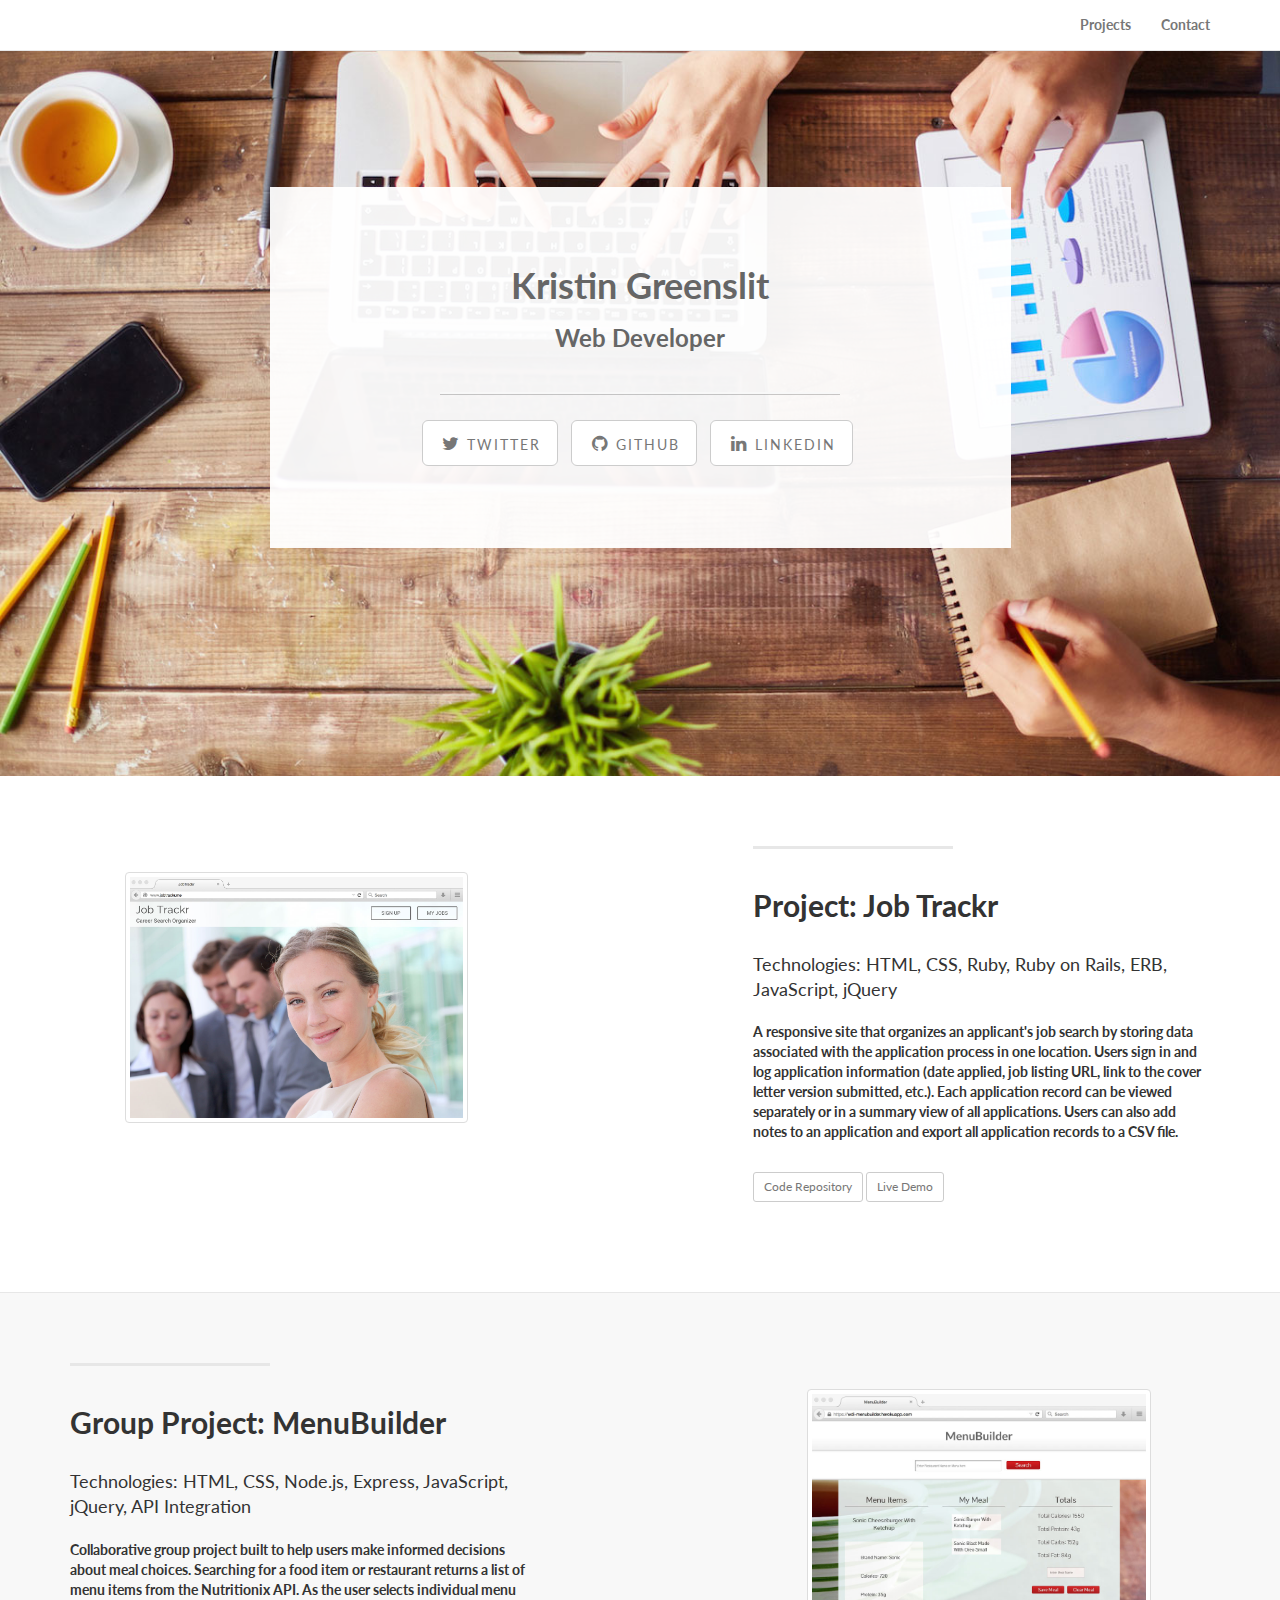
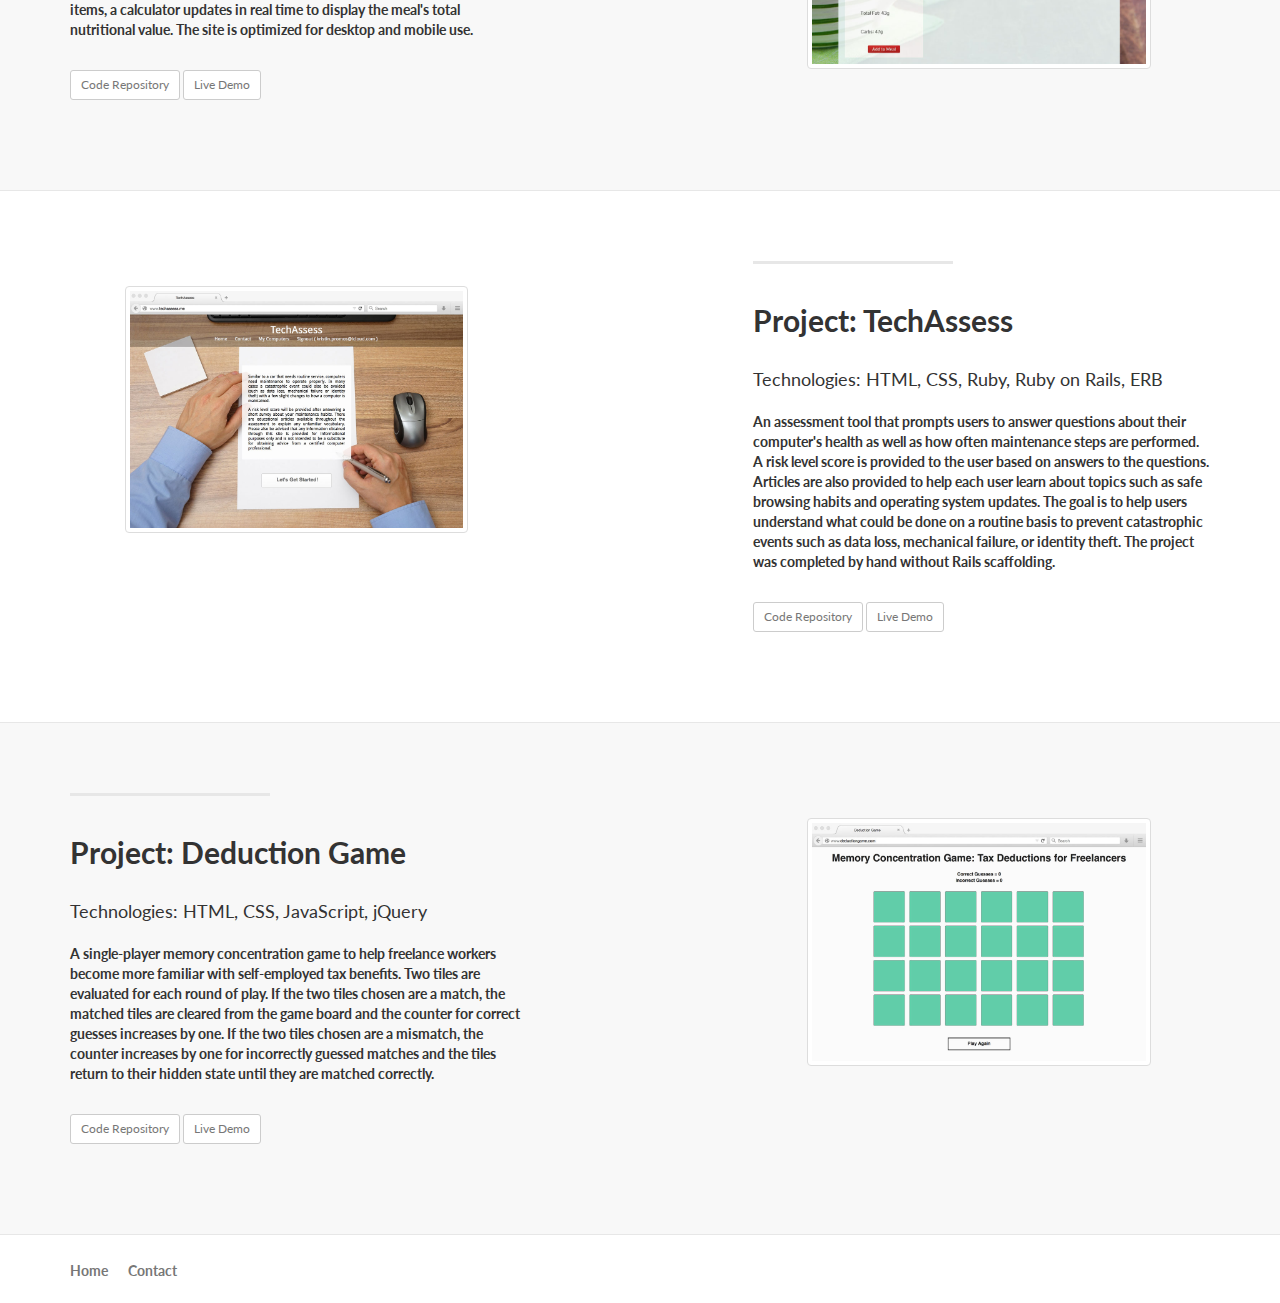
==== index.html @ af3b745f "reverse order from newest to oldest" ====
<!DOCTYPE html>
<html lang="en">
<head>
    <meta charset="utf-8">
    <meta http-equiv="X-UA-Compatible" content="IE=edge">
    <meta name="viewport" content="width=device-width, initial-scale=1">
    <meta name="description" content="">
    <meta name="author" content="">
    <title>Kristin Greenslit</title>
    <link href="css/bootstrap.min.css" rel="stylesheet">
    <link href="css/landing-page.css" rel="stylesheet">
    <link href="font-awesome/css/font-awesome.min.css" rel="stylesheet" type="text/css">
    <link href="http://fonts.googleapis.com/css?family=Lato:300,400,700,300italic,400italic,700italic" rel="stylesheet" type="text/css">
</head>
<body>
    <nav class="navbar navbar-default navbar-fixed-top topnav" role="navigation">
        <div class="container topnav">
            <div class="navbar-header">
                <button type="button" class="navbar-toggle" data-toggle="collapse" data-target="#bs-example-navbar-collapse-1">
                    <span class="sr-only">Toggle navigation</span>
                    <span class="icon-bar"></span>
                    <span class="icon-bar"></span>
                    <span class="icon-bar"></span>
                </button>
                <!-- <a class="navbar-brand topnav" href="#">Kristin Greenslit</a> -->
                <!-- <a class="navbar-brand topnav" href="#">Web Developer</a> -->
            </div>
            <div class="collapse navbar-collapse" id="bs-example-navbar-collapse-1">
                <ul class="nav navbar-nav navbar-right">
                    <li><a href="#projects">Projects</a></li>
                    <!-- <li><a href="https://profiles.generalassemb.ly/profiles/kristingreenslit" target="_blank">GA Profile</a></li> -->
                    <li><a href="mailto:kristingreenslit@gmail.com?subject=Regarding Kristin Greenslit's Portfolio">Contact</a></li>
                </ul>
            </div>
        </div>
    </nav>
    <a name="about"></a>
    <div class="intro-header">
        <div class="container">
            <div class="row">
                <div class="col-lg-12">
                  <!-- <img src="images/headshot.jpg" class="img-responsive img-head" alt="Kristin Greenslit picture"> -->
                    <div class="intro-message">
                      <div id="box1">
                        <div id="title">
                            <h1>Kristin Greenslit</h1>
                            <h3>Web Developer</h3>
                        </div>
                        <hr class="intro-divider">
                        <ul class="list-inline intro-social-buttons">
                            <li><a href="https://twitter.com/kristingreens" class="btn btn-default btn-lg" target="_blank"><i class="fa fa-twitter fa-fw"></i> <span class="network-name">Twitter</span></a></li>
                            <li><a href="https://github.com/kristingreenslit" class="btn btn-default btn-lg" target="_blank"><i class="fa fa-github fa-fw"></i> <span class="network-name">Github</span></a></li>
                            <li><a href="https://www.linkedin.com/in/kristingreenslit" class="btn btn-default btn-lg" target="_blank"><i class="fa fa-linkedin fa-fw"></i> <span class="network-name">Linkedin</span></a></li>
                        </ul>
                        </div>
                    </div>
                </div>
            </div>
        </div>
    </div>
	<a name="projects"></a>

    <div class="content-section-a">
        <div class="container">
            <div class="row">
                <div class="col-lg-5 col-lg-offset-1 col-sm-push-6 col-sm-6">
                    <hr class="section-heading-spacer">
                    <div class="clearfix"></div>
                    <h2 class="section-heading">Project: Job Trackr</h2>
                    <p class="lead">Technologies: HTML, CSS, Ruby, Ruby on Rails, ERB, JavaScript, jQuery</p>
                    <p>A responsive site that organizes an applicant's job search by storing data associated with the application process in one location. Users sign in and log application information (date applied, job listing URL, link to the cover letter version submitted, etc.). Each application record can be viewed separately or in a summary view of all applications. Users can also add notes to an application and export all application records to a CSV file. </p><br>
                    <a href="https://github.com/kristingreenslit/job-trackr" class="btn btn-default btn-sm" role="button" target="_blank">Code Repository</a>
                    <a href="http://www.jobtrackr.me/" class="btn btn-default btn-sm" role="button" target="_blank">Live Demo</a><br><br><br>
                </div>
                <div class="col-lg-5 col-sm-pull-6  col-sm-6">
                  <a href="http://www.jobtrackr.me/" target="_blank"><img class="img-responsive img-thumbnail img1" src=images/jobtrackr_optimized2.jpg></a><br><br>
                </div>
            </div>
        </div>
    </div>

    <div class="content-section-b">
        <div class="container">
            <div class="row">
                <div class="col-lg-5 col-sm-6">
                    <hr class="section-heading-spacer">
                    <div class="clearfix"></div>
                    <h2 class="section-heading">Group Project: MenuBuilder</h2>
                    <p class="lead">Technologies: HTML, CSS, Node.js, Express, JavaScript, jQuery, API Integration</p>
                    <p>Collaborative group project built to help users make informed decisions about meal choices. Searching for a food item or restaurant returns a list of menu items from the Nutritionix API. As the user selects individual menu items, a calculator updates in real time to display the meal's total nutritional value. The site is optimized for desktop and mobile use. </p><br>
                    <a href="https://github.com/jeffjones89/MenuBuilder" class="btn btn-default btn-sm" role="button" target="_blank">Code Repository</a>
                    <a href="https://wdi-menubuilder.herokuapp.com/" class="btn btn-default btn-sm" role="button" target="_blank">Live Demo</a><br><br><br>
                </div>
                <div class="col-lg-5 col-lg-offset-2 col-sm-6">
                  <a href="https://wdi-menubuilder.herokuapp.com/" target="_blank"><img class="img-responsive img-thumbnail img1" src=images/menu_optimized.jpg></a><br><br>
                </div>
            </div>
        </div>
    </div>    

    <div class="content-section-a">
        <div class="container">
            <div class="row">
                <div class="col-lg-5 col-lg-offset-1 col-sm-push-6  col-sm-6">
                    <hr class="section-heading-spacer">
                    <div class="clearfix"></div>
                    <h2 class="section-heading">Project: TechAssess</h2>
                    <p class="lead">Technologies: HTML, CSS, Ruby, Ruby on Rails, ERB</p>
                    <p>An assessment tool that prompts users to answer questions about their computer's health as well as how often maintenance steps are performed. A risk level score is provided to the user based on answers to the questions. Articles are also provided to help each user learn about topics such as safe browsing habits and operating system updates. The goal is to help users understand what could be done on a routine basis to prevent catastrophic events such as data loss, mechanical failure, or identity theft. The project was completed by hand without Rails scaffolding.</p><br>
                    <a href="https://github.com/kristingreenslit/tech-assess" class="btn btn-default btn-sm" role="button" target="_blank">Code Repository</a>
                    <a href="http://www.techassess.me/" class="btn btn-default btn-sm" role="button" target="_blank">Live Demo</a><br><br><br>
                </div>
                <div class="col-lg-5 col-sm-pull-6  col-sm-6">
                  <a href="http://www.techassess.me/" target="_blank"><img class="img-responsive img-thumbnail img1" src=images/techassess_optimized.jpg></a><br><br>
                </div>
            </div>
        </div>
    </div>

    <div class="content-section-b">
        <div class="container">
            <div class="row">
                <div class="col-lg-5 col-sm-6">
                    <hr class="section-heading-spacer">
                    <div class="clearfix"></div>
                    <h2 class="section-heading">Project: Deduction Game</h2>
                        <p class="lead">Technologies: HTML, CSS, JavaScript, jQuery</p>
                        <p>A single-player memory concentration game to help freelance workers become more familiar with self-employed tax benefits. Two tiles are evaluated for each round of play. If the two tiles chosen are a match, the matched tiles are cleared from the game board and the counter for correct guesses increases by one. If the two tiles chosen are a mismatch, the counter increases by one for incorrectly guessed matches and the tiles return to their hidden state until they are matched correctly.</p><br>
                        <a href="https://github.com/kristingreenslit/GA-Project-1-Game-App/tree/master" class="btn btn-default btn-sm" role="button" target="_blank">Code Repository</a>
                        <a href="http://www.deductiongame.com/" class="btn btn-default btn-sm" role="button" target="_blank">Live Demo</a><br><br><br>
                    <!-- <p class="lead">Rails with API Integration</p>
                    <p class="">Description of Project</p>
                    <p class="">Code</p> -->
                </div>
                <div class="col-lg-5 col-lg-offset-2 col-sm-6">
                  <a href="http://www.deductiongame.com/" target="_blank"><img class="img-responsive img-thumbnail img1" src=images/dedgame_optimized.jpg></a><br><br>
                </div>
            </div>
        </div>
    </div>

    <footer>
        <div class="container">
            <div class="row">
                <div class="col-lg-12">
                    <!-- <ul class="navbar-text navbar-left"> -->
                      <div class="navbar-left">
                        <p class="footer-1"><a href="#">Home</a></p></div>
                        <!-- <li class="footer-menu-divider">&sdot;</li> -->
                        <!-- <li><a href="#about">About</a></li>
                        <li class="footer-menu-divider">&sdot;</li> -->
                        <!-- <li><a href="#services">Projects</a></li>
                        <li class="footer-menu-divider">&sdot;</li> -->
                        <!-- <li><a href="#contact">Contact</a></li> -->
                      <!-- <div class="navbar-left">
                        <p class="footer-1"><a href="https://profiles.generalassemb.ly/profiles/kristingreenslit" target="_blank">GA Profile</a></p>
                      </div> -->
                      <div class="navbar-left">
                        <p class="footer-1"><a href="mailto:kristingreenslit@gmail.com?subject=Regarding Kristin Greenslit's Portfolio">Contact</a></p>
                    </div>
                    <!-- <p class="copyright text-muted small">Copyright &copy; KG 2015. All Rights Reserved</p> -->
                </div>
            </div>
        <!-- </div>
      </div> -->
    </footer>
    <script src="js/jquery.js"></script>
    <script src="js/bootstrap.min.js"></script>
</body>
</html>
---- css/landing-page.css ----
a:link {color: #777; text-decoration:none;}
a:visited {color: #777; text-decoration:none;}
a:hover {color: black; text-decoration:none;}
a:active {color: #777; text-decoration:none;}

body, html {
    height: 100%;
    width: 100%;
}

body, h1, h2, h3, h4, h5, h6 {
    font-family: "Lato","Helvetica Neue", Helvetica, Arial, sans-serif;
    font-weight: 700;
}

h1, h3 {
    color: #666;
}

.banner {
    background: url(../img/banner-bg.jpg) no-repeat center center;
    background-size: cover;
    color: #f8f8f8;
    padding: 100px 0;
}

.banner h2 {
    font-size: 3em;
    margin: 0;
    text-shadow: 2px 2px 3px rgba(0,0,0,0.6);
}

.banner ul {
    margin-bottom: 0;
}

.banner-social-buttons {
    float: right;
    margin-top: 0;
}

#box1 {
  background-color: rgba(255,255,255,0.95);
  height: 50%;
  margin: 0 auto;
  margin-top: -15%;
  padding: 5%;
  width: 65%;
}

.content-section-a {
    background-color: white;
    padding: 50px 0;
}

.content-section-b {
    background-color: #f8f8f8;
    border-bottom: 1px solid #e7e7e7;
    border-top: 1px solid #e7e7e7;
    padding: 50px 0;
}

.img1 {
  height: 75%;
  margin-left: 12%;
  margin-top: 10%;
  width: 75%;
}

.intro-divider {
    border-bottom: 1px solid rgba(0,0,0,0.2);
    border-top: 2px solid #f8f8f8;
    width: 400px;
}

.intro-header {
    background: url(../images/busmtg_optimized.jpg) no-repeat center center;
    background-size: cover;
    padding-top: 50px; 
    text-align: center;
}

.intro-message {
    color: gray;
    padding-bottom: 20%;
    padding-top: 27%;
    position: relative;
}

.intro-message > h1 {
    font-size: 5em;
    margin: 0;
    text-shadow: 2px 2px 3px rgba(0,0,0,0.6);
}

.intro-message > h2 {
    text-shadow: 2px 2px 3px rgba(0,0,0,0.6);
}

footer {   /*lines commented should be uncommented when # of projects is odd and background color of project above footer is white*/
  padding: 2% 0 1% 0;
/*  margin-top: 2%;*/
  background-color: white;
  color: gray;
 /* background-color: #f8f8f8;*/
  /*border-top: 1px solid #e7e7e7;*/
}

.footer-1 {
  margin-right: 20px;
}

.lead {
    font-size: 18px;
    font-weight: 400;
}

.network-name {
    font-size: 14px;
    font-weight: 400;
    letter-spacing: 2px;
    text-transform: uppercase;
}

.section-heading {
    margin-bottom: 30px;
}

.section-heading-spacer {
    border-top: 3px solid #e7e7e7;
    float: left;
    width: 200px;
}

#title {
    background-color: rgba(255,255,255,0.);
    height: 100%;
    margin: 0 auto;
    padding-top: 2px;
    padding-bottom: 10px;
    text-align: center;
    width: 80%;
}

.topnav {
    background-color: white;
    font-size: 14px;
}

p.copyright {
    margin: 15px 0 0;
}

ul.intro-social-buttons > li {
    margin-bottom: 10px;
    padding: 5px;
}

@media(max-width: 1199px) {
    ul.banner-social-buttons {
        float: left;
        margin-top: 15px;
    }
}

@media(max-width: 767px) {

    .banner h2 {
        font-size: 3em;
        margin: 0;
        text-shadow: 2px 2px 3px rgba(0,0,0,0.6);
    }

    .intro-divider {
        width: 100%;
    }

    .intro-message {
        padding-bottom: 15%;
    }

    .intro-message > h1 {
        font-size: 3em;
    }

    ul.banner-social-buttons > li {
        display: block;
        margin-bottom: 20px;
        padding: 0;
    }

    ul.banner-social-buttons > li:last-child {
        margin-bottom: 0;
    }

    ul.intro-social-buttons > li {
        display: block;
        margin-bottom: 20px;
        padding: 0;
    }

    ul.intro-social-buttons > li:last-child {
        margin-bottom: 0;
    }
}
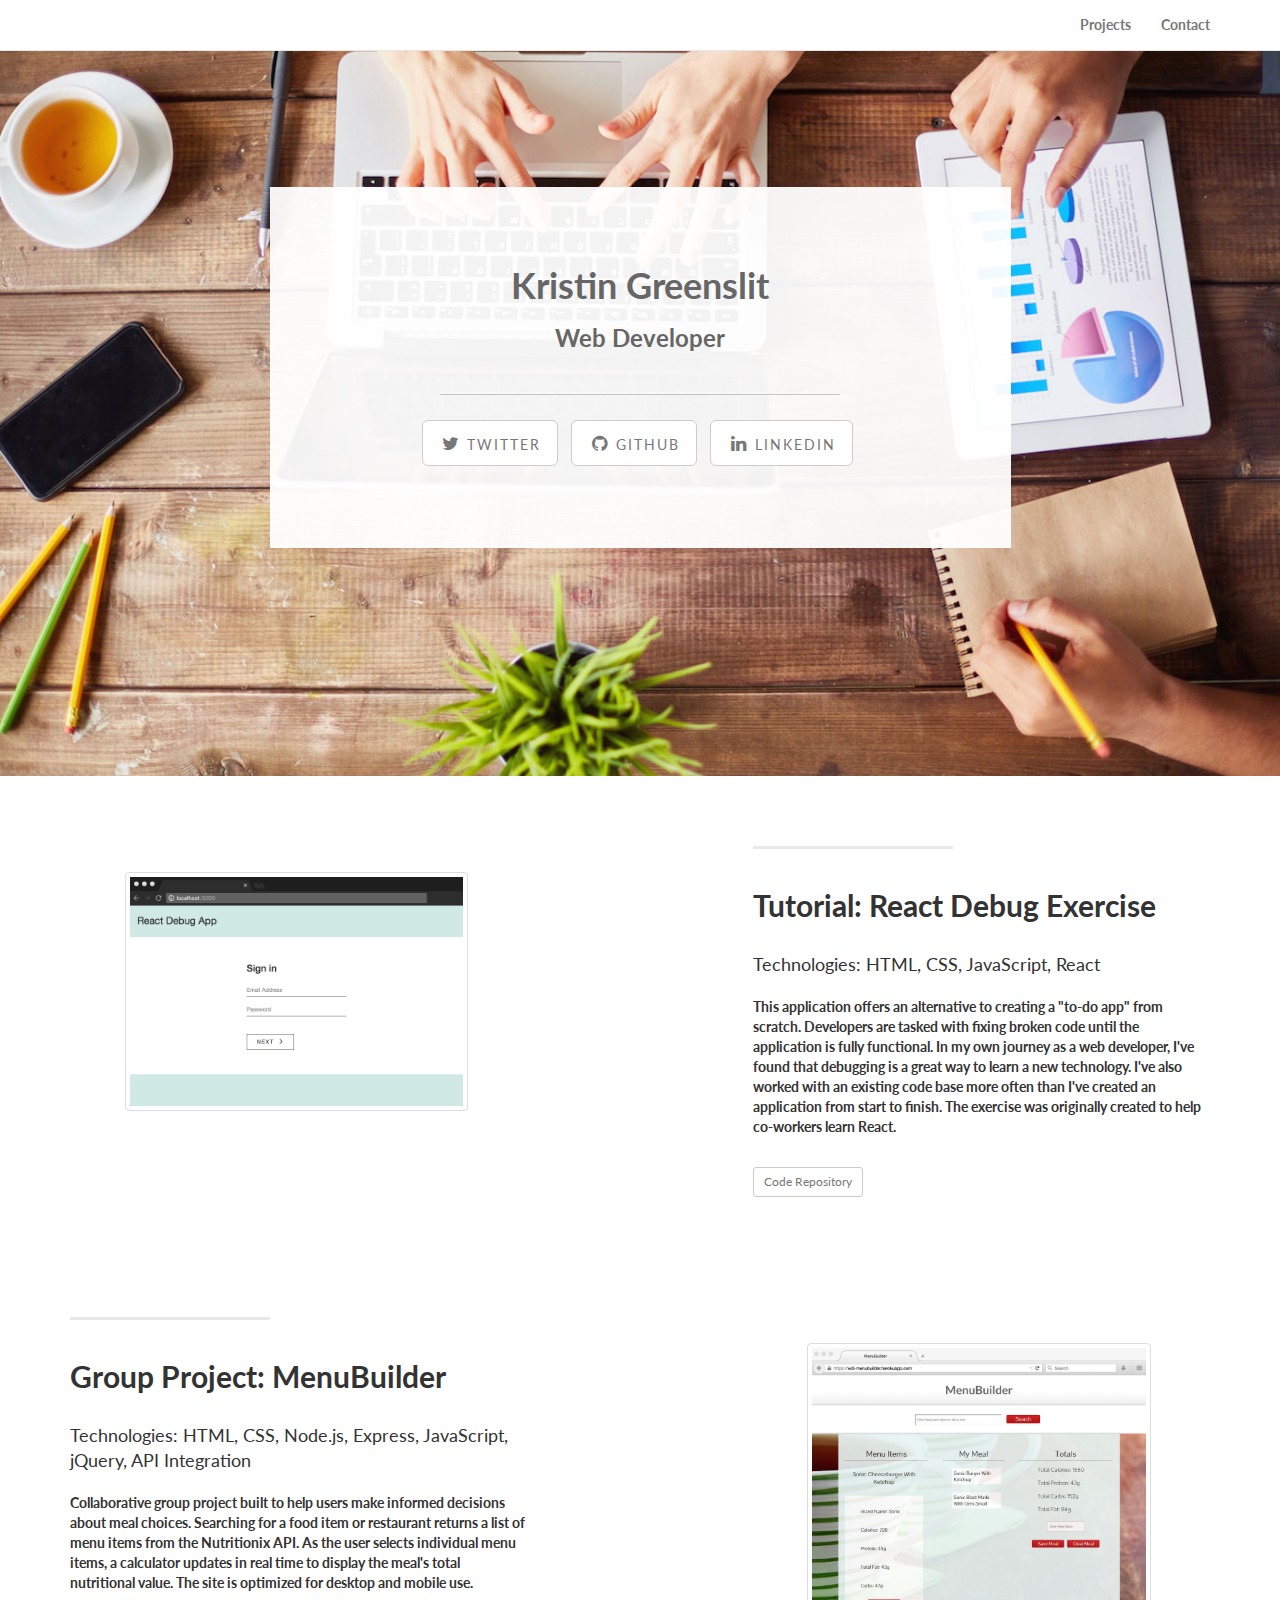
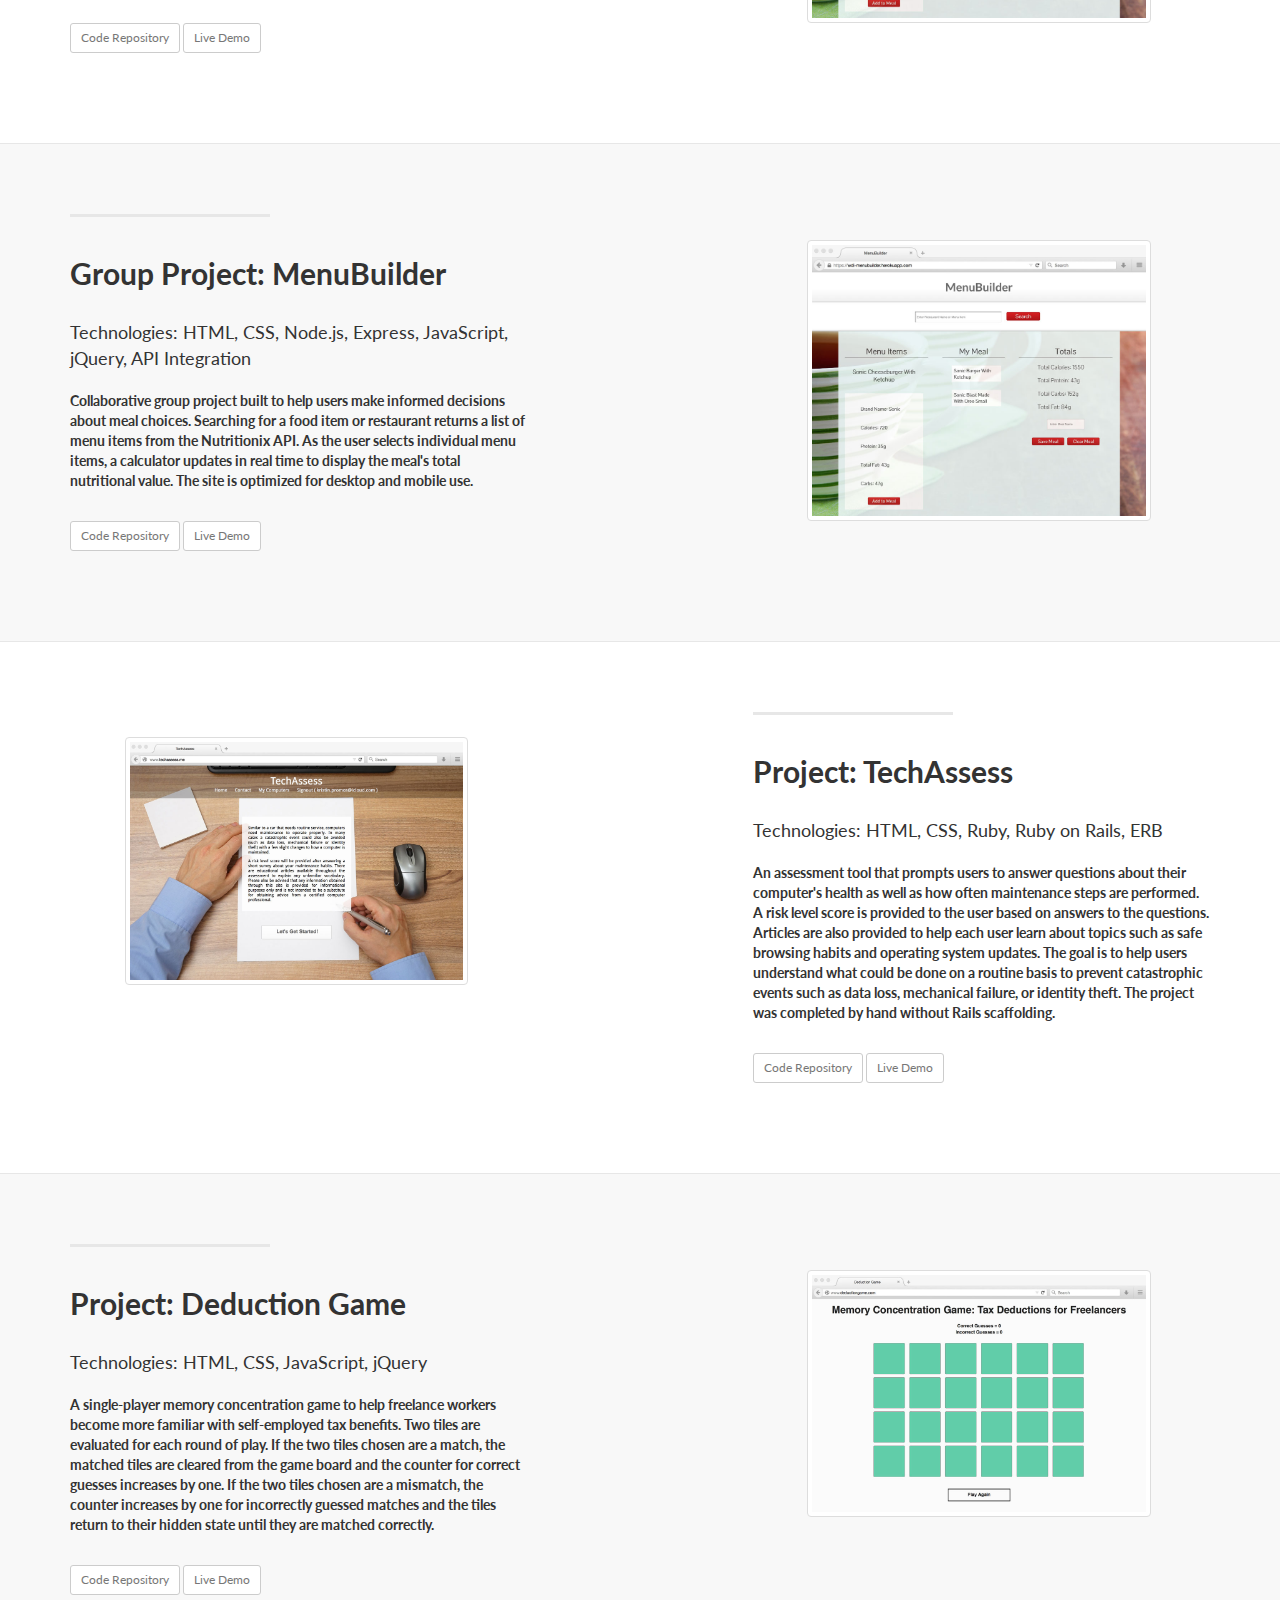
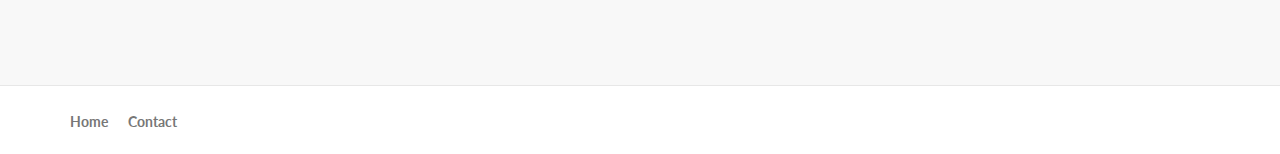
==== commit c5c33a5c: "add debug project description" ====
--- a/index.html
+++ b/index.html
@@ -66,18 +66,36 @@
                 <div class="col-lg-5 col-lg-offset-1 col-sm-push-6 col-sm-6">
                     <hr class="section-heading-spacer">
                     <div class="clearfix"></div>
-                    <h2 class="section-heading">Project: Job Trackr</h2>
-                    <p class="lead">Technologies: HTML, CSS, Ruby, Ruby on Rails, ERB, JavaScript, jQuery</p>
-                    <p>A responsive site that organizes an applicant's job search by storing data associated with the application process in one location. Users sign in and log application information (date applied, job listing URL, link to the cover letter version submitted, etc.). Each application record can be viewed separately or in a summary view of all applications. Users can also add notes to an application and export all application records to a CSV file. </p><br>
-                    <a href="https://github.com/kristingreenslit/job-trackr" class="btn btn-default btn-sm" role="button" target="_blank">Code Repository</a>
-                    <a href="http://www.jobtrackr.me/" class="btn btn-default btn-sm" role="button" target="_blank">Live Demo</a><br><br><br>
+                    <h2 class="section-heading">Tutorial: React Debug Exercise</h2>
+                    <p class="lead">Technologies: HTML, CSS, JavaScript, React</p>
+                    <p>This application offers an alternative to creating a "to-do app" from scratch. Developers are tasked with fixing broken code until the application is fully functional. In my own journey as a web developer, I've found that debugging is a great way to learn a new technology. I've also worked with an existing code base more often than I've created an application from start to finish. The exercise was originally created to help co-workers learn React.</p><br>
+                    <a href="https://github.com/kristingreenslit/react-debug-exercise" class="btn btn-default btn-sm" role="button" target="_blank">Code Repository</a>
                 </div>
-                <div class="col-lg-5 col-sm-pull-6  col-sm-6">
-                  <a href="http://www.jobtrackr.me/" target="_blank"><img class="img-responsive img-thumbnail img1" src=images/jobtrackr_optimized2.jpg></a><br><br>
+                <div class="col-lg-5 col-sm-pull-6 col-sm-6">
+                  <a href="https://github.com/kristingreenslit/react-debug-exercise" target="_blank"><img class="img-responsive img-thumbnail img1" src=images/main.png></a><br><br>
                 </div>
             </div>
         </div>
     </div>
+
+    <div class="content-section-a">
+        <div class="container">
+            <div class="row">
+                <div class="col-lg-5 col-sm-6">
+                    <hr class="section-heading-spacer">
+                    <div class="clearfix"></div>
+                    <h2 class="section-heading">Group Project: MenuBuilder</h2>
+                    <p class="lead">Technologies: HTML, CSS, Node.js, Express, JavaScript, jQuery, API Integration</p>
+                    <p>Collaborative group project built to help users make informed decisions about meal choices. Searching for a food item or restaurant returns a list of menu items from the Nutritionix API. As the user selects individual menu items, a calculator updates in real time to display the meal's total nutritional value. The site is optimized for desktop and mobile use. </p><br>
+                    <a href="https://github.com/jeffjones89/MenuBuilder" class="btn btn-default btn-sm" role="button" target="_blank">Code Repository</a>
+                    <a href="https://wdi-menubuilder.herokuapp.com/" class="btn btn-default btn-sm" role="button" target="_blank">Live Demo</a><br><br><br>
+                </div>
+                <div class="col-lg-5 col-lg-offset-2 col-sm-6">
+                  <a href="https://wdi-menubuilder.herokuapp.com/" target="_blank"><img class="img-responsive img-thumbnail img1" src=images/menu_optimized.jpg></a><br><br>
+                </div>
+            </div>
+        </div>
+    </div>  
 
     <div class="content-section-b">
         <div class="container">
@@ -110,7 +128,7 @@
                     <a href="https://github.com/kristingreenslit/tech-assess" class="btn btn-default btn-sm" role="button" target="_blank">Code Repository</a>
                     <a href="http://www.techassess.me/" class="btn btn-default btn-sm" role="button" target="_blank">Live Demo</a><br><br><br>
                 </div>
-                <div class="col-lg-5 col-sm-pull-6  col-sm-6">
+                <div class="col-lg-5 col-sm-pull-6 col-sm-6">
                   <a href="http://www.techassess.me/" target="_blank"><img class="img-responsive img-thumbnail img1" src=images/techassess_optimized.jpg></a><br><br>
                 </div>
             </div>
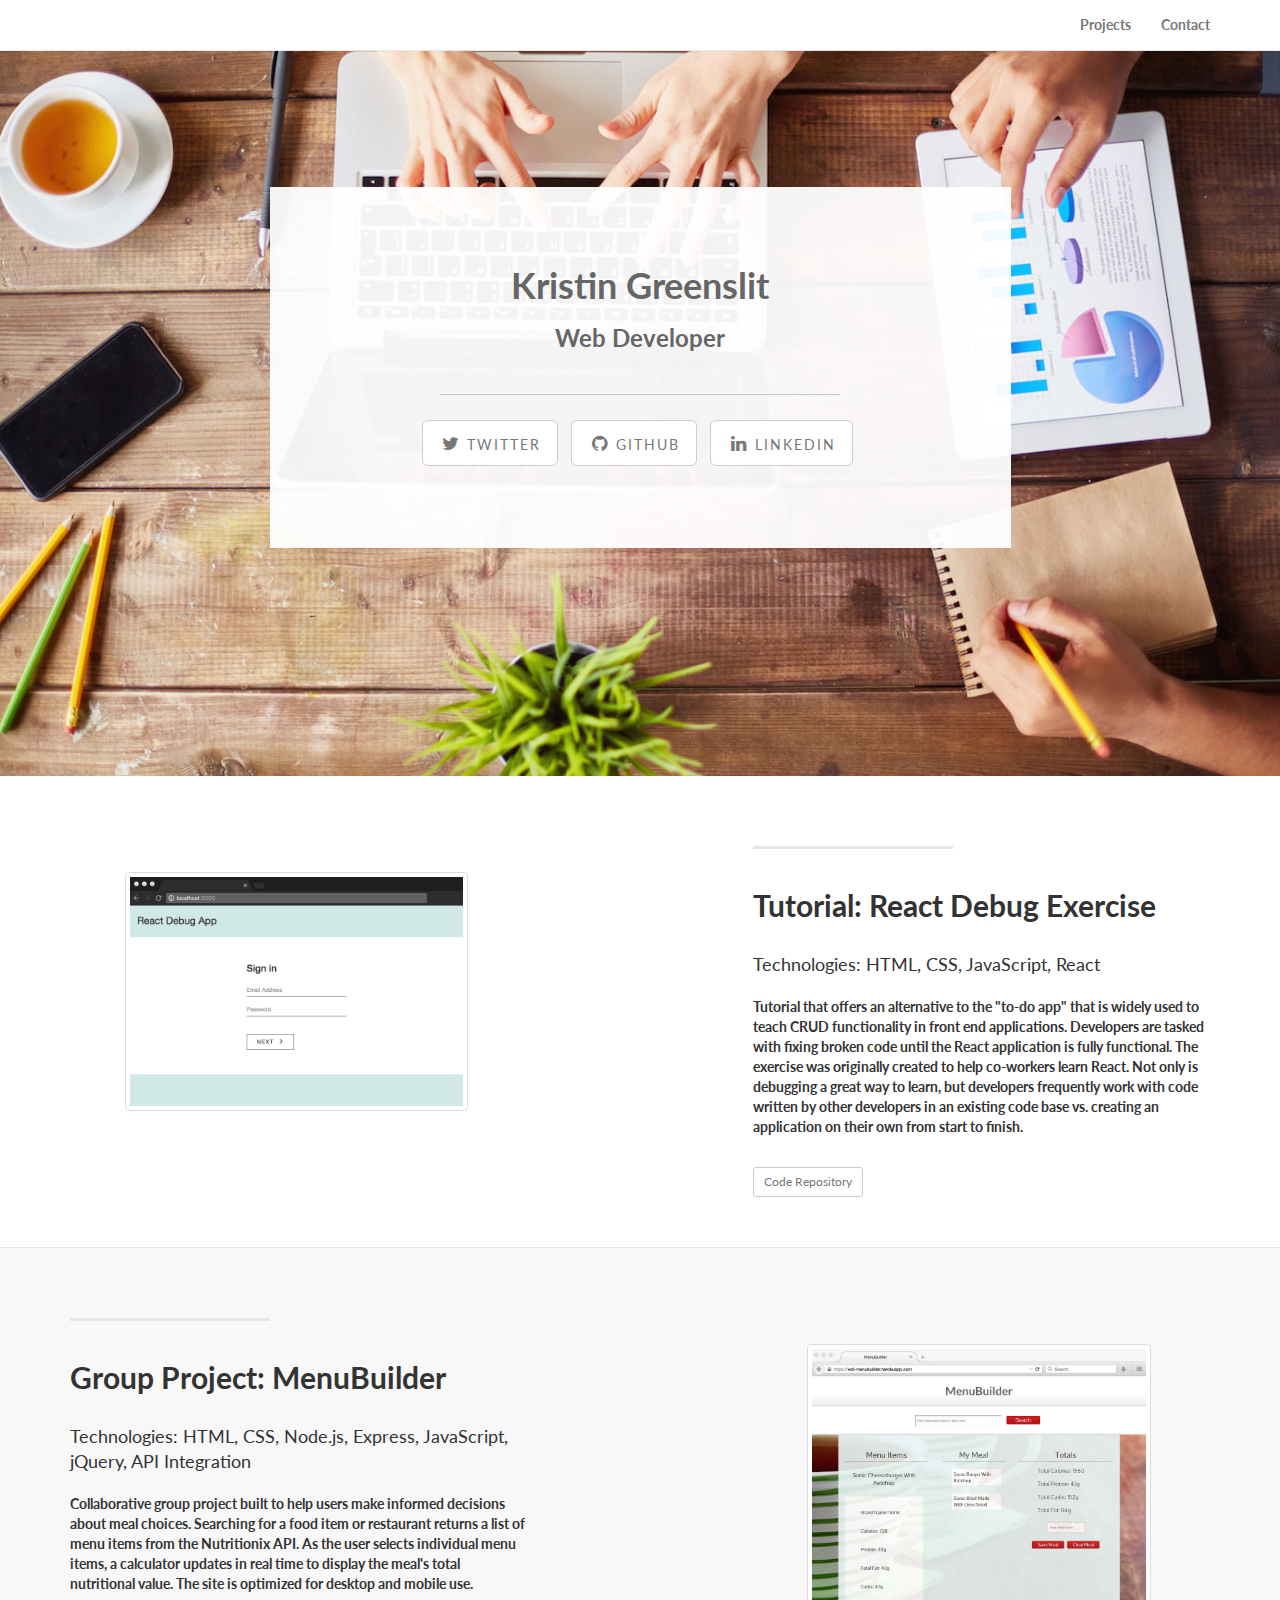
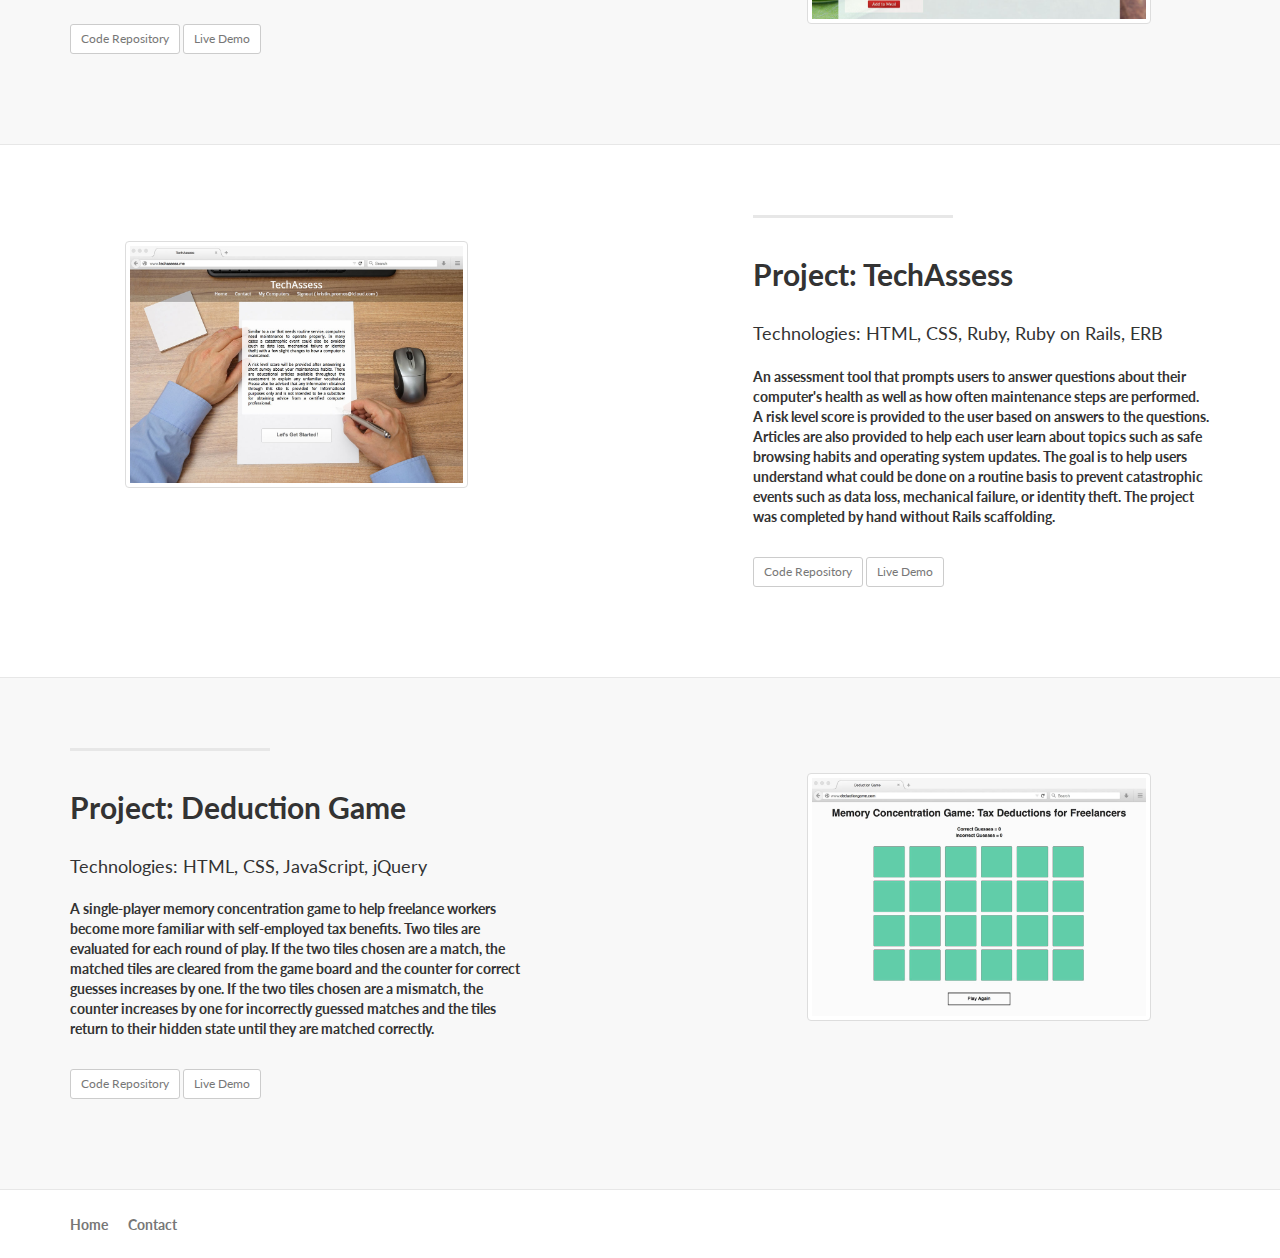
==== commit 70bcc964: "remove duplicate menubuilder section" ====
--- a/index.html
+++ b/index.html
@@ -68,7 +68,7 @@
                     <div class="clearfix"></div>
                     <h2 class="section-heading">Tutorial: React Debug Exercise</h2>
                     <p class="lead">Technologies: HTML, CSS, JavaScript, React</p>
-                    <p>This application offers an alternative to creating a "to-do app" from scratch. Developers are tasked with fixing broken code until the application is fully functional. In my own journey as a web developer, I've found that debugging is a great way to learn a new technology. I've also worked with an existing code base more often than I've created an application from start to finish. The exercise was originally created to help co-workers learn React.</p><br>
+                    <p>Tutorial that offers an alternative to the "to-do app" that is widely used to teach CRUD functionality in front end applications. Developers are tasked with fixing broken code until the React application is fully functional. The exercise was originally created to help co-workers learn React. Not only is debugging a great way to learn, but developers frequently work with code written by other developers in an existing code base vs. creating an application on their own from start to finish.</p><br>
                     <a href="https://github.com/kristingreenslit/react-debug-exercise" class="btn btn-default btn-sm" role="button" target="_blank">Code Repository</a>
                 </div>
                 <div class="col-lg-5 col-sm-pull-6 col-sm-6">
@@ -76,26 +76,7 @@
                 </div>
             </div>
         </div>
-    </div>
-
-    <div class="content-section-a">
-        <div class="container">
-            <div class="row">
-                <div class="col-lg-5 col-sm-6">
-                    <hr class="section-heading-spacer">
-                    <div class="clearfix"></div>
-                    <h2 class="section-heading">Group Project: MenuBuilder</h2>
-                    <p class="lead">Technologies: HTML, CSS, Node.js, Express, JavaScript, jQuery, API Integration</p>
-                    <p>Collaborative group project built to help users make informed decisions about meal choices. Searching for a food item or restaurant returns a list of menu items from the Nutritionix API. As the user selects individual menu items, a calculator updates in real time to display the meal's total nutritional value. The site is optimized for desktop and mobile use. </p><br>
-                    <a href="https://github.com/jeffjones89/MenuBuilder" class="btn btn-default btn-sm" role="button" target="_blank">Code Repository</a>
-                    <a href="https://wdi-menubuilder.herokuapp.com/" class="btn btn-default btn-sm" role="button" target="_blank">Live Demo</a><br><br><br>
-                </div>
-                <div class="col-lg-5 col-lg-offset-2 col-sm-6">
-                  <a href="https://wdi-menubuilder.herokuapp.com/" target="_blank"><img class="img-responsive img-thumbnail img1" src=images/menu_optimized.jpg></a><br><br>
-                </div>
-            </div>
-        </div>
-    </div>  
+    </div> 
 
     <div class="content-section-b">
         <div class="container">
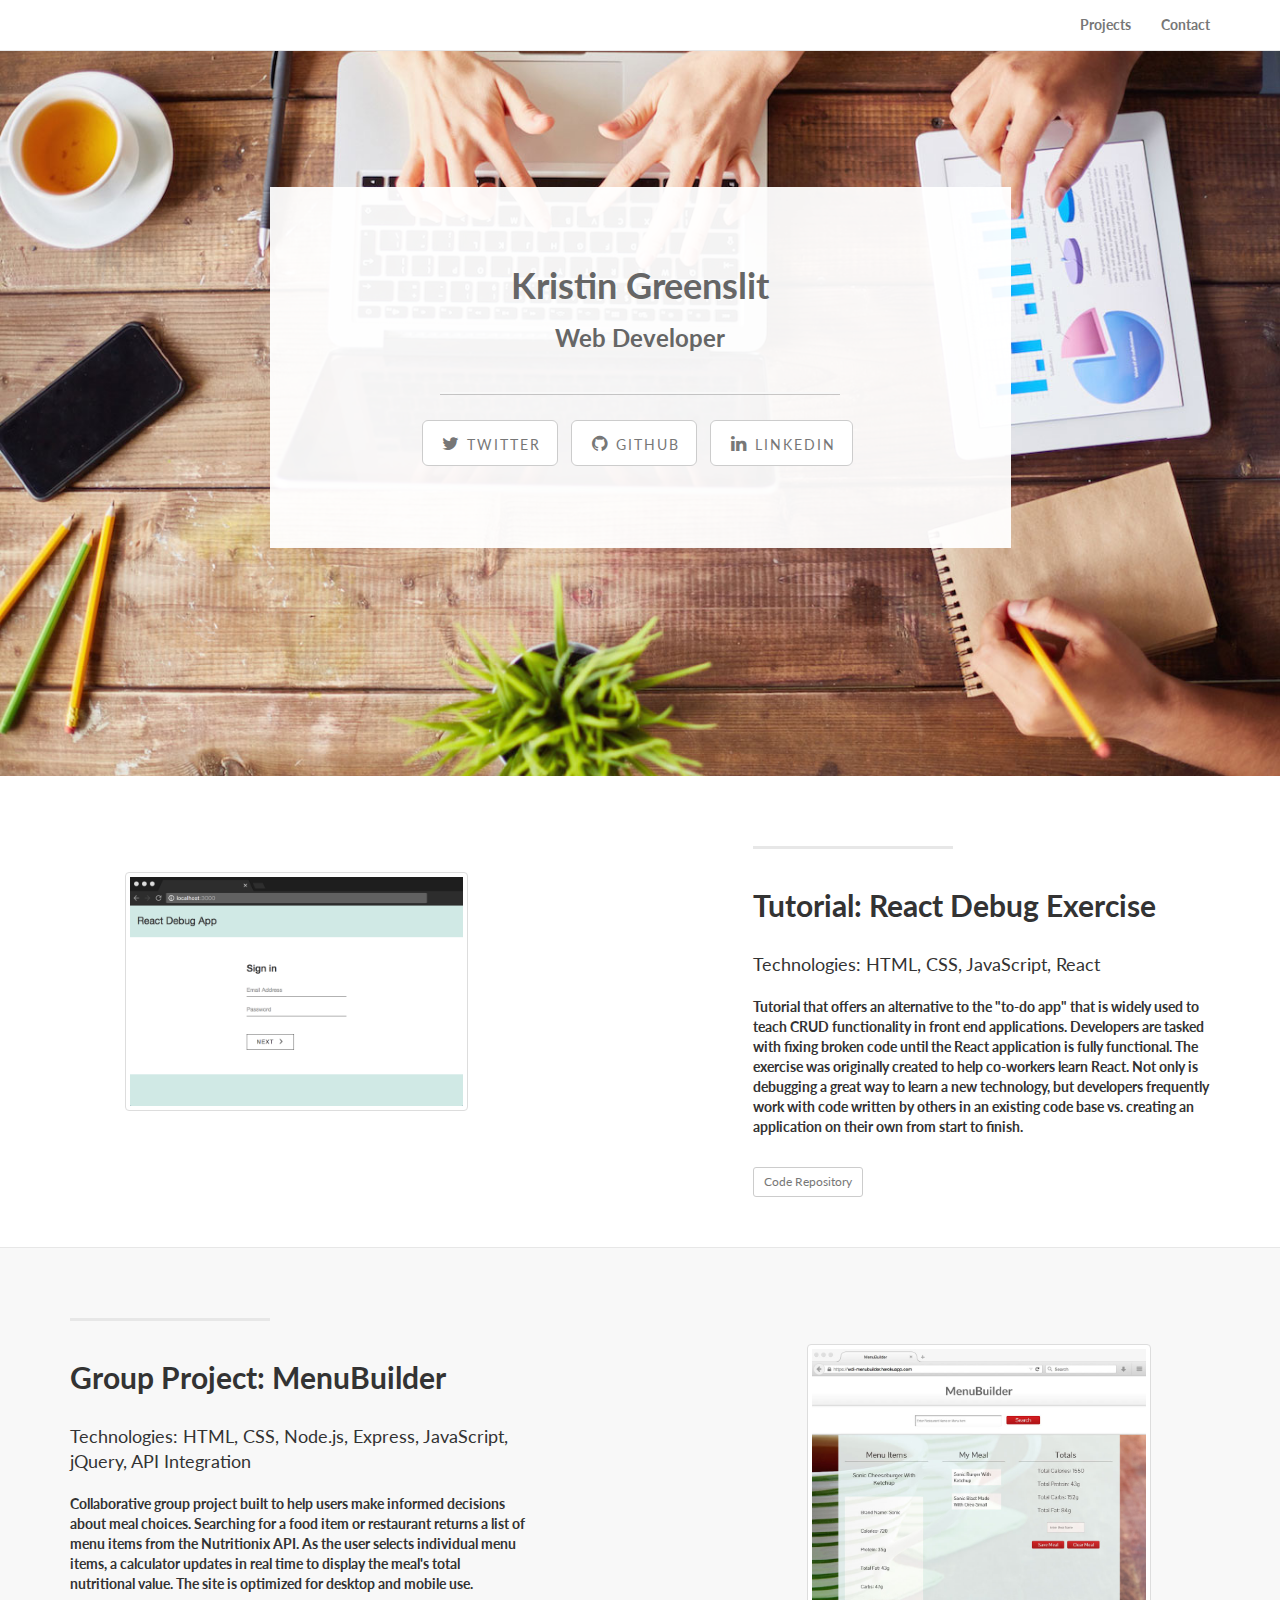
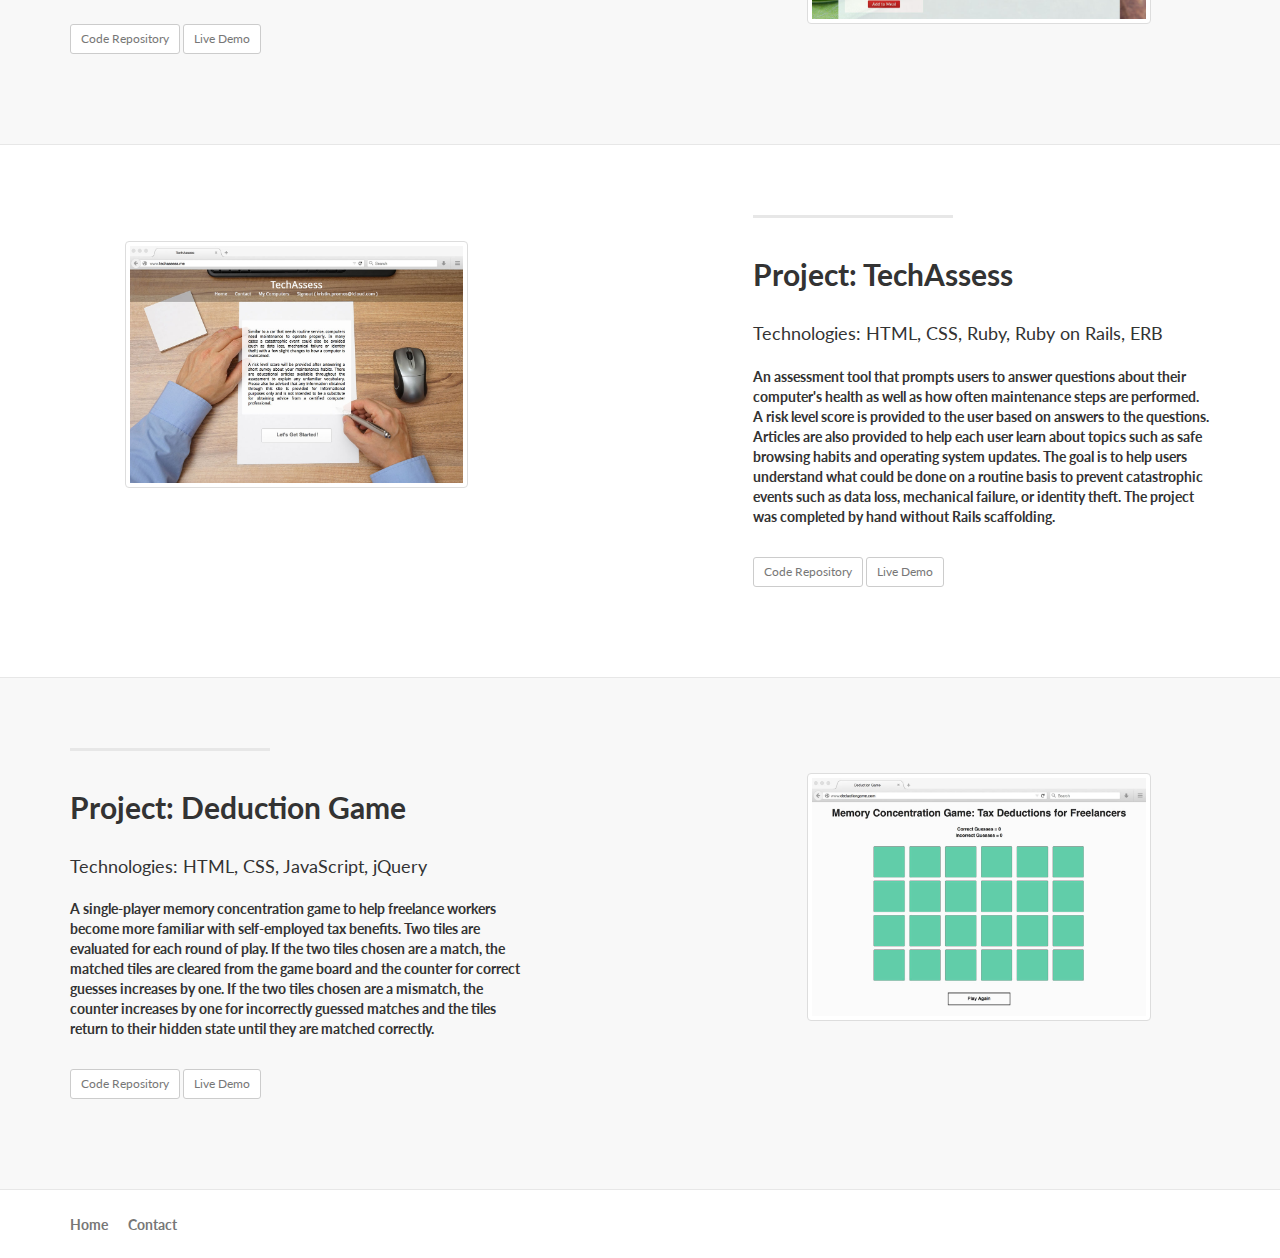
==== commit 29c0b6a0: "edit debug tutorial description" ====
--- a/index.html
+++ b/index.html
@@ -68,7 +68,7 @@
                     <div class="clearfix"></div>
                     <h2 class="section-heading">Tutorial: React Debug Exercise</h2>
                     <p class="lead">Technologies: HTML, CSS, JavaScript, React</p>
-                    <p>Tutorial that offers an alternative to the "to-do app" that is widely used to teach CRUD functionality in front end applications. Developers are tasked with fixing broken code until the React application is fully functional. The exercise was originally created to help co-workers learn React. Not only is debugging a great way to learn, but developers frequently work with code written by other developers in an existing code base vs. creating an application on their own from start to finish.</p><br>
+                    <p>Tutorial that offers an alternative to the "to-do app" that is widely used to teach CRUD functionality in front end applications. Developers are tasked with fixing broken code until the React application is fully functional. The exercise was originally created to help co-workers learn React. Not only is debugging a great way to learn a new technology, but developers frequently work with code written by others in an existing code base vs. creating an application on their own from start to finish.</p><br>
                     <a href="https://github.com/kristingreenslit/react-debug-exercise" class="btn btn-default btn-sm" role="button" target="_blank">Code Repository</a>
                 </div>
                 <div class="col-lg-5 col-sm-pull-6 col-sm-6">
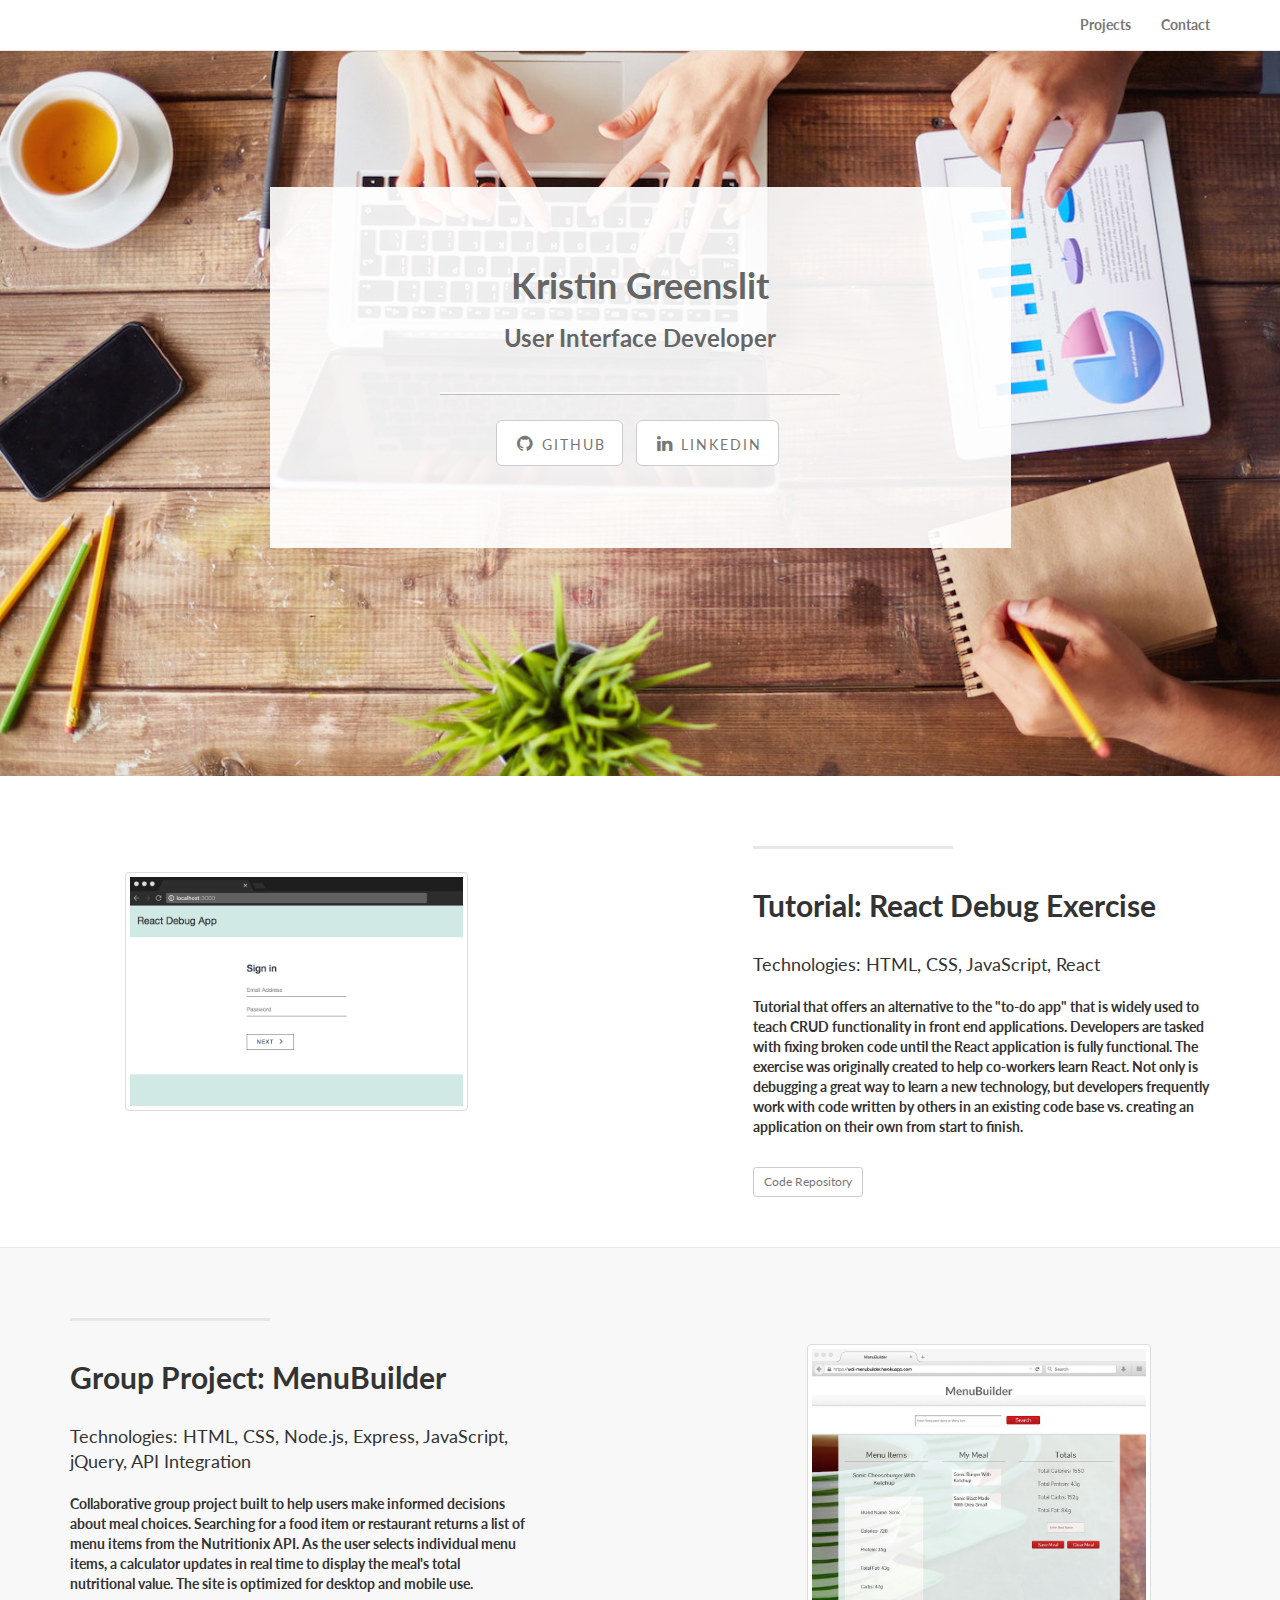
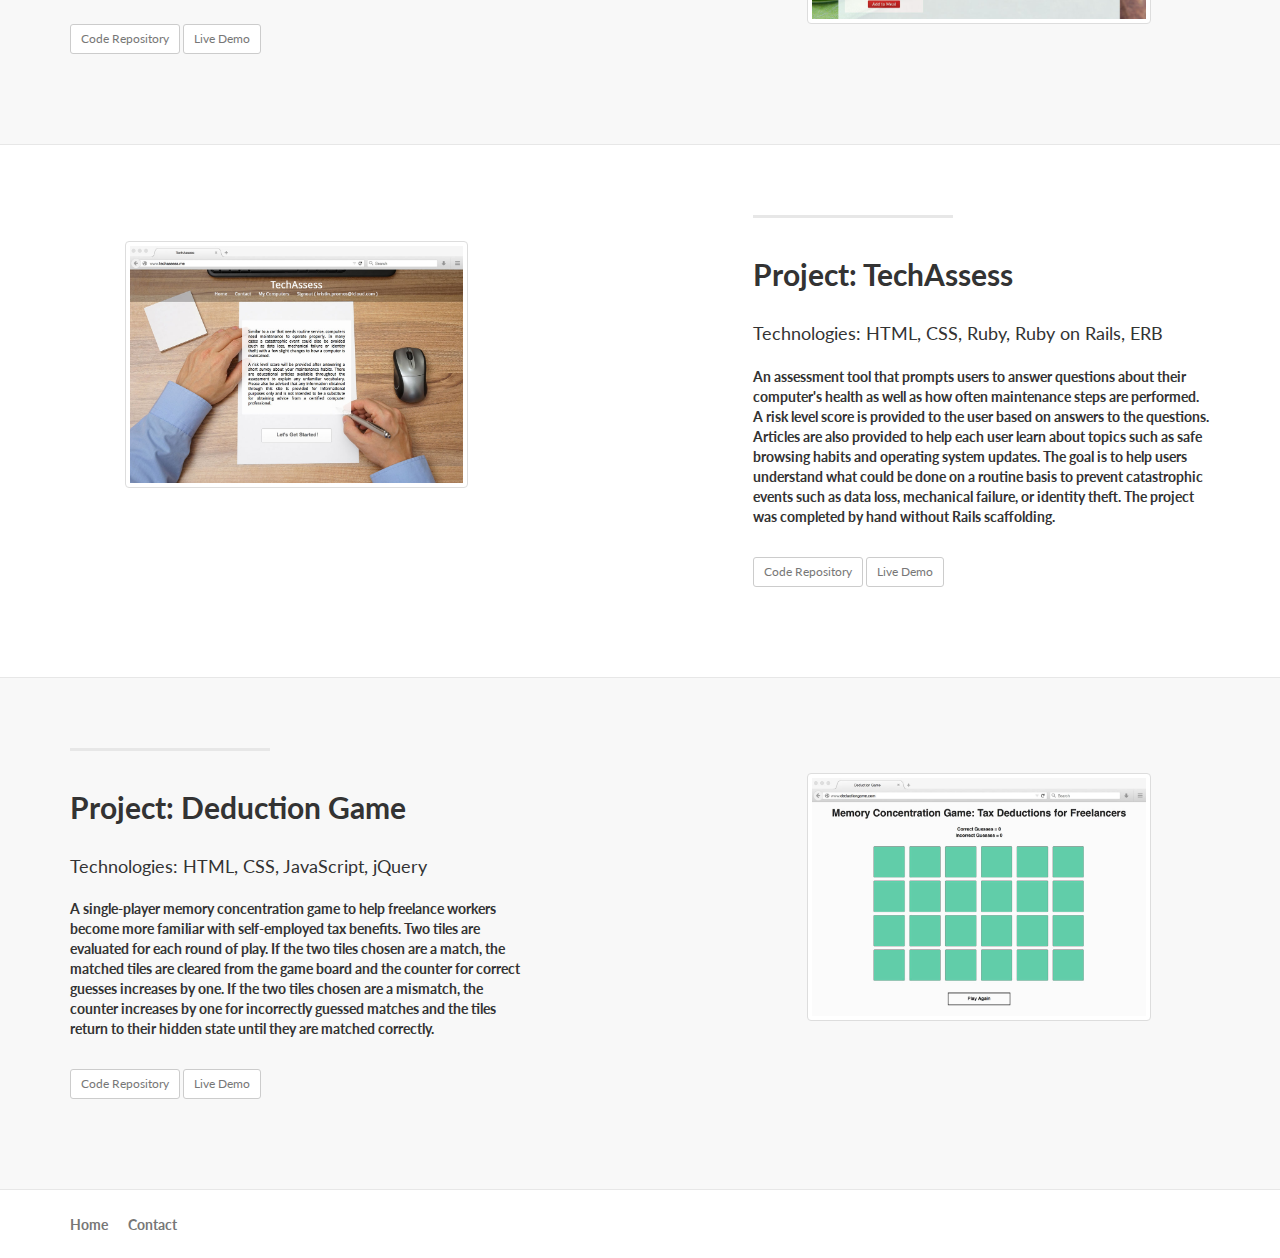
==== commit 4ce217c9: "remove twitter handle" ====
--- a/index.html
+++ b/index.html
@@ -44,11 +44,11 @@
                       <div id="box1">
                         <div id="title">
                             <h1>Kristin Greenslit</h1>
-                            <h3>Web Developer</h3>
+                            <h3>User Interface Developer</h3>
                         </div>
                         <hr class="intro-divider">
                         <ul class="list-inline intro-social-buttons">
-                            <li><a href="https://twitter.com/kristingreens" class="btn btn-default btn-lg" target="_blank"><i class="fa fa-twitter fa-fw"></i> <span class="network-name">Twitter</span></a></li>
+                            <!-- <li><a href="https://twitter.com/kristingreens" class="btn btn-default btn-lg" target="_blank"><i class="fa fa-twitter fa-fw"></i> <span class="network-name">Twitter</span></a></li> -->
                             <li><a href="https://github.com/kristingreenslit" class="btn btn-default btn-lg" target="_blank"><i class="fa fa-github fa-fw"></i> <span class="network-name">Github</span></a></li>
                             <li><a href="https://www.linkedin.com/in/kristingreenslit" class="btn btn-default btn-lg" target="_blank"><i class="fa fa-linkedin fa-fw"></i> <span class="network-name">Linkedin</span></a></li>
                         </ul>
--- a/css/landing-page.css
+++ b/css/landing-page.css
@@ -40,7 +40,7 @@
 }
 
 #box1 {
-  background-color: rgba(255,255,255,0.95);
+  background-color: rgba(255,255,255,0.92);
   height: 50%;
   margin: 0 auto;
   margin-top: -15%;
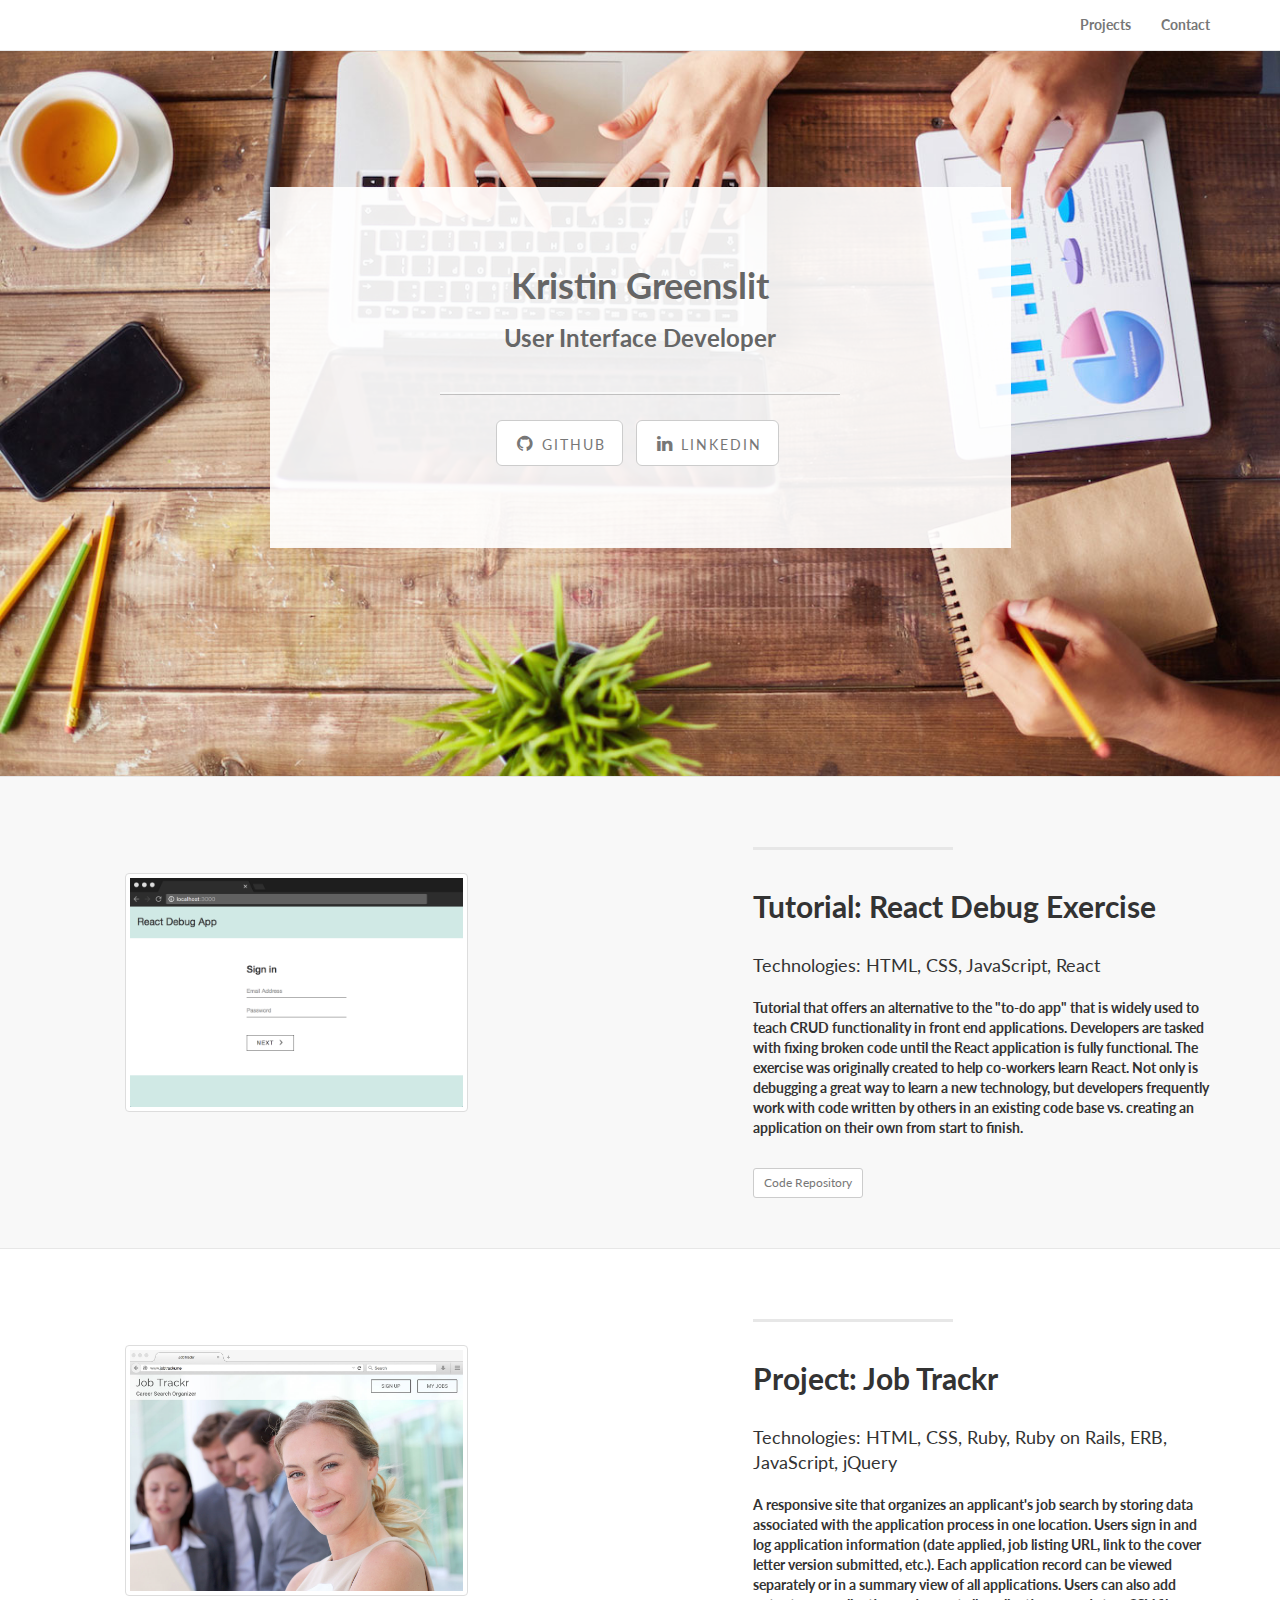
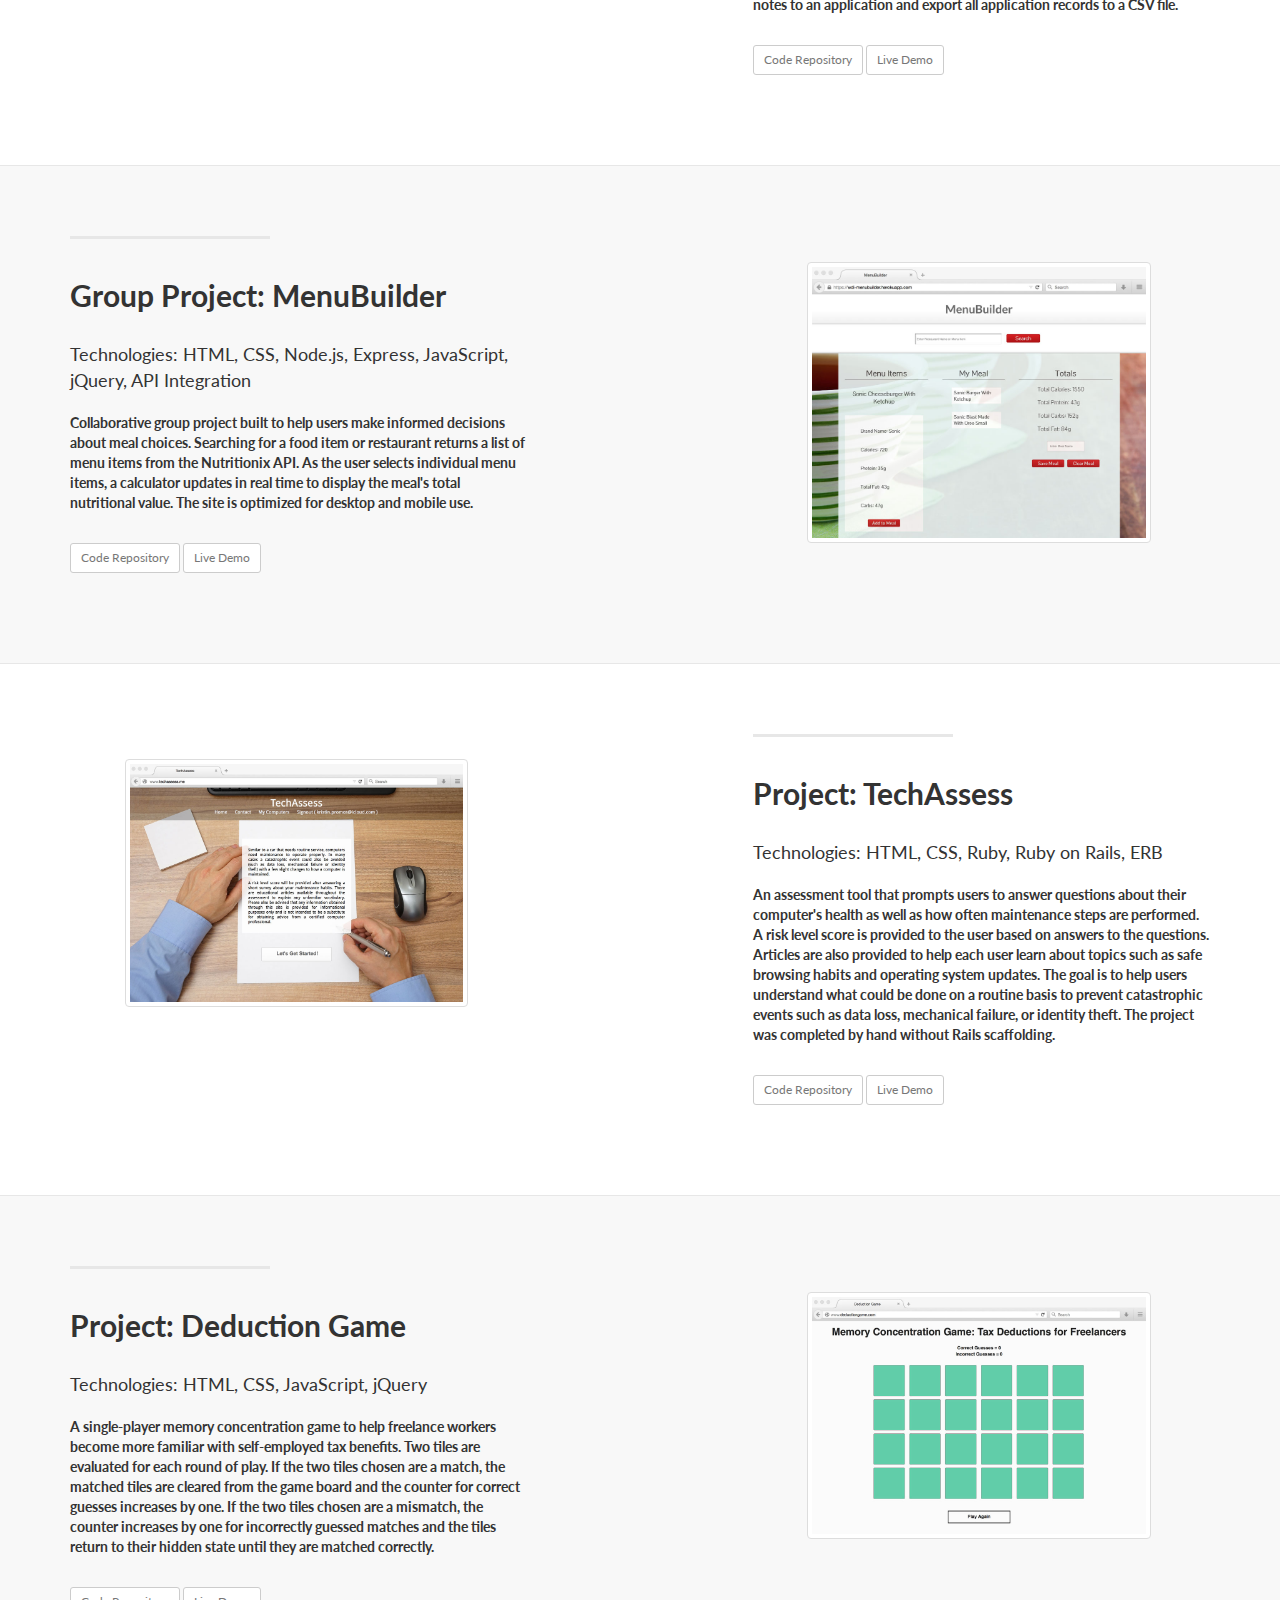
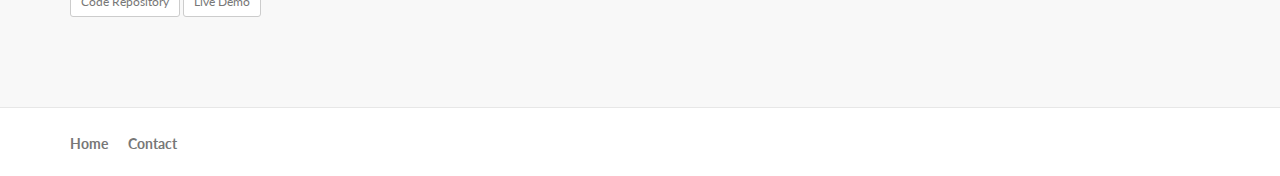
==== commit b04a27b0: "add back jobtrackr" ====
--- a/index.html
+++ b/index.html
@@ -60,7 +60,7 @@
     </div>
 	<a name="projects"></a>
 
-    <div class="content-section-a">
+    <div class="content-section-b">
         <div class="container">
             <div class="row">
                 <div class="col-lg-5 col-lg-offset-1 col-sm-push-6 col-sm-6">
@@ -76,7 +76,26 @@
                 </div>
             </div>
         </div>
-    </div> 
+    </div>
+
+    <div class="content-section-a">
+        <div class="container">
+            <div class="row">
+                <div class="col-lg-5 col-lg-offset-1 col-sm-push-6 col-sm-6">
+                    <hr class="section-heading-spacer">
+                    <div class="clearfix"></div>
+                    <h2 class="section-heading">Project: Job Trackr</h2>
+                    <p class="lead">Technologies: HTML, CSS, Ruby, Ruby on Rails, ERB, JavaScript, jQuery</p>
+                    <p>A responsive site that organizes an applicant's job search by storing data associated with the application process in one location. Users sign in and log application information (date applied, job listing URL, link to the cover letter version submitted, etc.). Each application record can be viewed separately or in a summary view of all applications. Users can also add notes to an application and export all application records to a CSV file. </p><br>
+                    <a href="https://github.com/kristingreenslit/job-trackr" class="btn btn-default btn-sm" role="button" target="_blank">Code Repository</a>
+                    <a href="http://www.jobtrackr.me/" class="btn btn-default btn-sm" role="button" target="_blank">Live Demo</a><br><br><br>
+                </div>
+                <div class="col-lg-5 col-sm-pull-6  col-sm-6">
+                  <a href="http://www.jobtrackr.me/" target="_blank"><img class="img-responsive img-thumbnail img1" src=images/jobtrackr_optimized2.jpg></a><br><br>
+                </div>
+            </div>
+        </div>
+    </div>
 
     <div class="content-section-b">
         <div class="container">
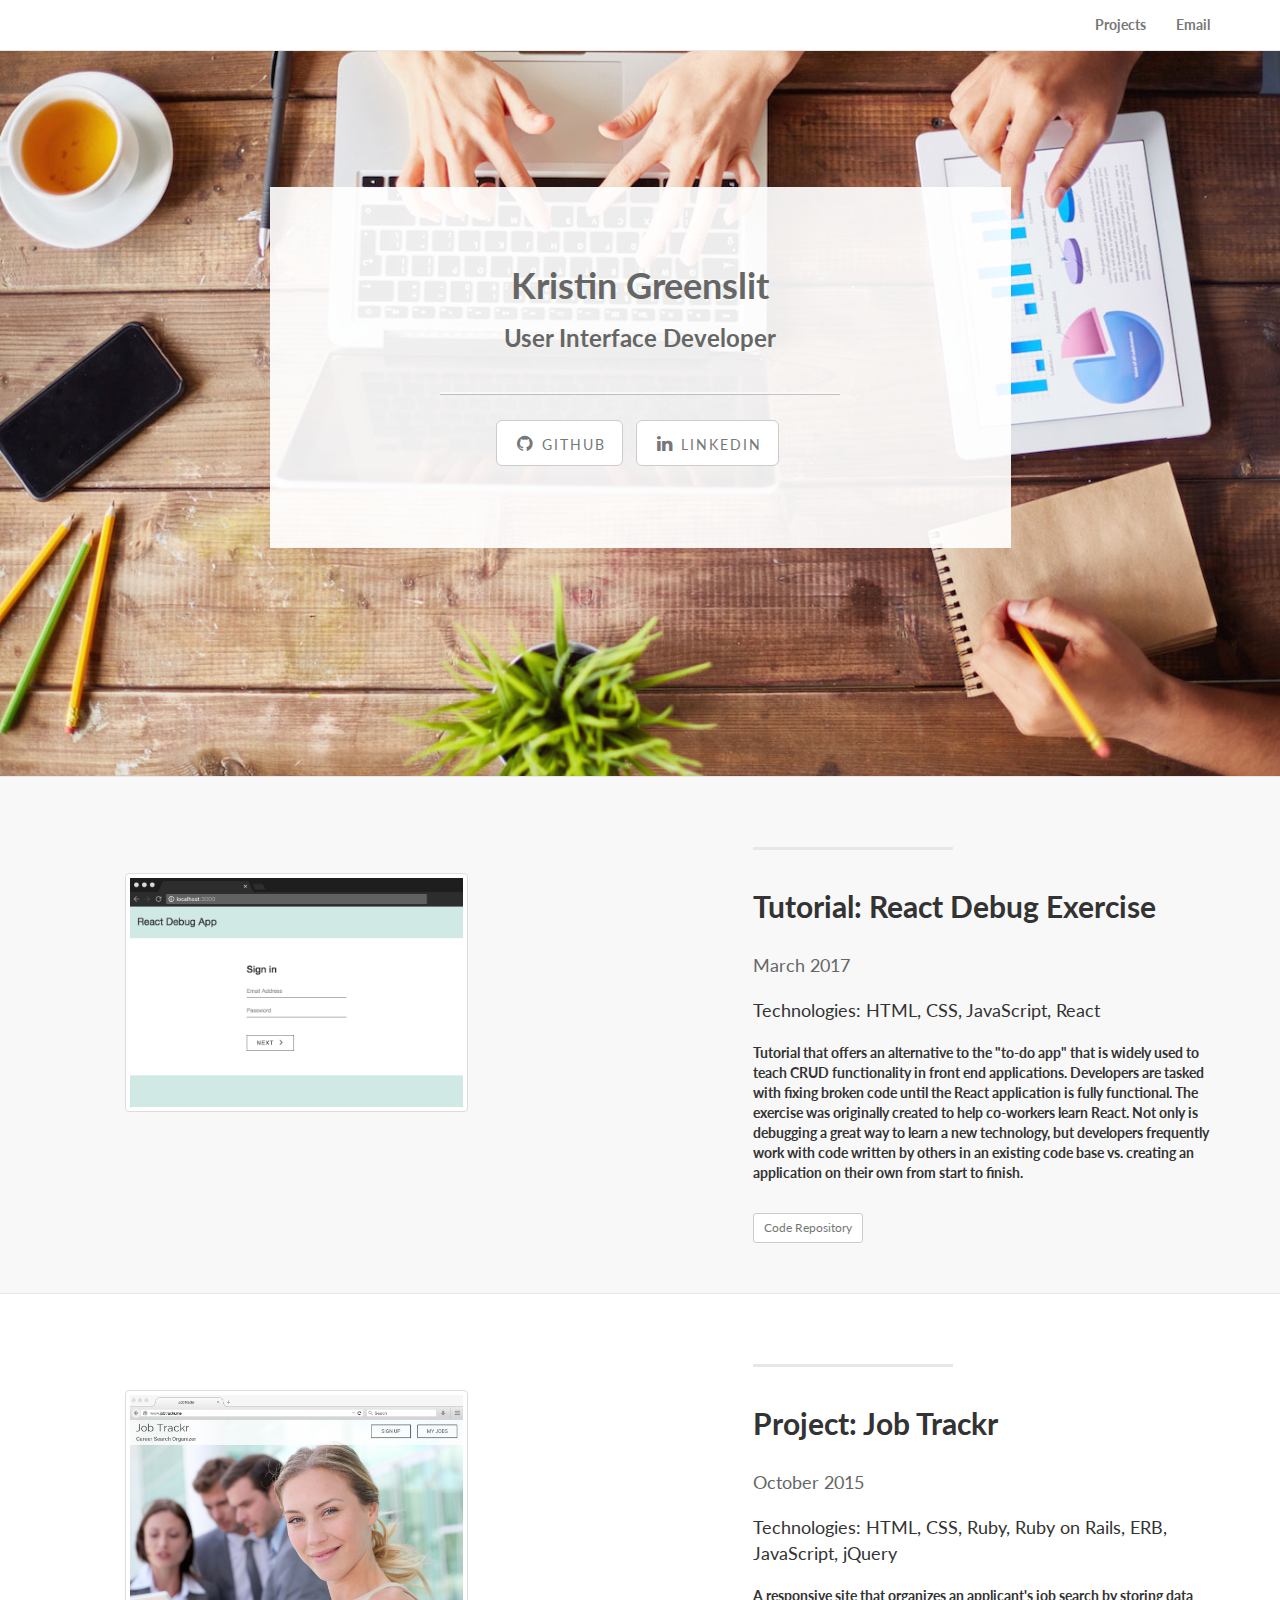
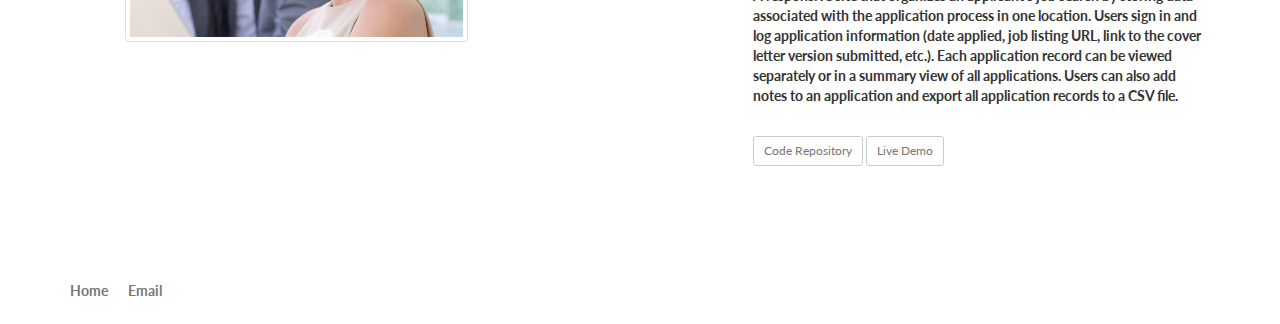
==== commit 5629b336: "Remove old projects" ====
--- a/index.html
+++ b/index.html
@@ -29,7 +29,7 @@
                 <ul class="nav navbar-nav navbar-right">
                     <li><a href="#projects">Projects</a></li>
                     <!-- <li><a href="https://profiles.generalassemb.ly/profiles/kristingreenslit" target="_blank">GA Profile</a></li> -->
-                    <li><a href="mailto:kristingreenslit@gmail.com?subject=Regarding Kristin Greenslit's Portfolio">Contact</a></li>
+                    <li><a href="mailto:kristingreenslit@gmail.com?subject=Regarding Kristin Greenslit's Portfolio">Email</a></li>
                 </ul>
             </div>
         </div>
@@ -67,6 +67,7 @@
                     <hr class="section-heading-spacer">
                     <div class="clearfix"></div>
                     <h2 class="section-heading">Tutorial: React Debug Exercise</h2>
+                    <h3 class="lead">March 2017</h3>
                     <p class="lead">Technologies: HTML, CSS, JavaScript, React</p>
                     <p>Tutorial that offers an alternative to the "to-do app" that is widely used to teach CRUD functionality in front end applications. Developers are tasked with fixing broken code until the React application is fully functional. The exercise was originally created to help co-workers learn React. Not only is debugging a great way to learn a new technology, but developers frequently work with code written by others in an existing code base vs. creating an application on their own from start to finish.</p><br>
                     <a href="https://github.com/kristingreenslit/react-debug-exercise" class="btn btn-default btn-sm" role="button" target="_blank">Code Repository</a>
@@ -85,6 +86,7 @@
                     <hr class="section-heading-spacer">
                     <div class="clearfix"></div>
                     <h2 class="section-heading">Project: Job Trackr</h2>
+                    <h3 class="lead">October 2015</h3>
                     <p class="lead">Technologies: HTML, CSS, Ruby, Ruby on Rails, ERB, JavaScript, jQuery</p>
                     <p>A responsive site that organizes an applicant's job search by storing data associated with the application process in one location. Users sign in and log application information (date applied, job listing URL, link to the cover letter version submitted, etc.). Each application record can be viewed separately or in a summary view of all applications. Users can also add notes to an application and export all application records to a CSV file. </p><br>
                     <a href="https://github.com/kristingreenslit/job-trackr" class="btn btn-default btn-sm" role="button" target="_blank">Code Repository</a>
@@ -97,7 +99,7 @@
         </div>
     </div>
 
-    <div class="content-section-b">
+    <!-- <div class="content-section-b">
         <div class="container">
             <div class="row">
                 <div class="col-lg-5 col-sm-6">
@@ -114,9 +116,9 @@
                 </div>
             </div>
         </div>
-    </div>    
+    </div>     -->
 
-    <div class="content-section-a">
+    <!-- <div class="content-section-a">
         <div class="container">
             <div class="row">
                 <div class="col-lg-5 col-lg-offset-1 col-sm-push-6  col-sm-6">
@@ -133,9 +135,9 @@
                 </div>
             </div>
         </div>
-    </div>
+    </div> -->
 
-    <div class="content-section-b">
+    <!-- <div class="content-section-b">
         <div class="container">
             <div class="row">
                 <div class="col-lg-5 col-sm-6">
@@ -146,16 +148,13 @@
                         <p>A single-player memory concentration game to help freelance workers become more familiar with self-employed tax benefits. Two tiles are evaluated for each round of play. If the two tiles chosen are a match, the matched tiles are cleared from the game board and the counter for correct guesses increases by one. If the two tiles chosen are a mismatch, the counter increases by one for incorrectly guessed matches and the tiles return to their hidden state until they are matched correctly.</p><br>
                         <a href="https://github.com/kristingreenslit/GA-Project-1-Game-App/tree/master" class="btn btn-default btn-sm" role="button" target="_blank">Code Repository</a>
                         <a href="http://www.deductiongame.com/" class="btn btn-default btn-sm" role="button" target="_blank">Live Demo</a><br><br><br>
-                    <!-- <p class="lead">Rails with API Integration</p>
-                    <p class="">Description of Project</p>
-                    <p class="">Code</p> -->
                 </div>
                 <div class="col-lg-5 col-lg-offset-2 col-sm-6">
                   <a href="http://www.deductiongame.com/" target="_blank"><img class="img-responsive img-thumbnail img1" src=images/dedgame_optimized.jpg></a><br><br>
                 </div>
             </div>
         </div>
-    </div>
+    </div> -->
 
     <footer>
         <div class="container">
@@ -174,7 +173,7 @@
                         <p class="footer-1"><a href="https://profiles.generalassemb.ly/profiles/kristingreenslit" target="_blank">GA Profile</a></p>
                       </div> -->
                       <div class="navbar-left">
-                        <p class="footer-1"><a href="mailto:kristingreenslit@gmail.com?subject=Regarding Kristin Greenslit's Portfolio">Contact</a></p>
+                        <p class="footer-1"><a href="mailto:kristingreenslit@gmail.com?subject=Regarding Kristin Greenslit's Portfolio">Email</a></p>
                     </div>
                     <!-- <p class="copyright text-muted small">Copyright &copy; KG 2015. All Rights Reserved</p> -->
                 </div>
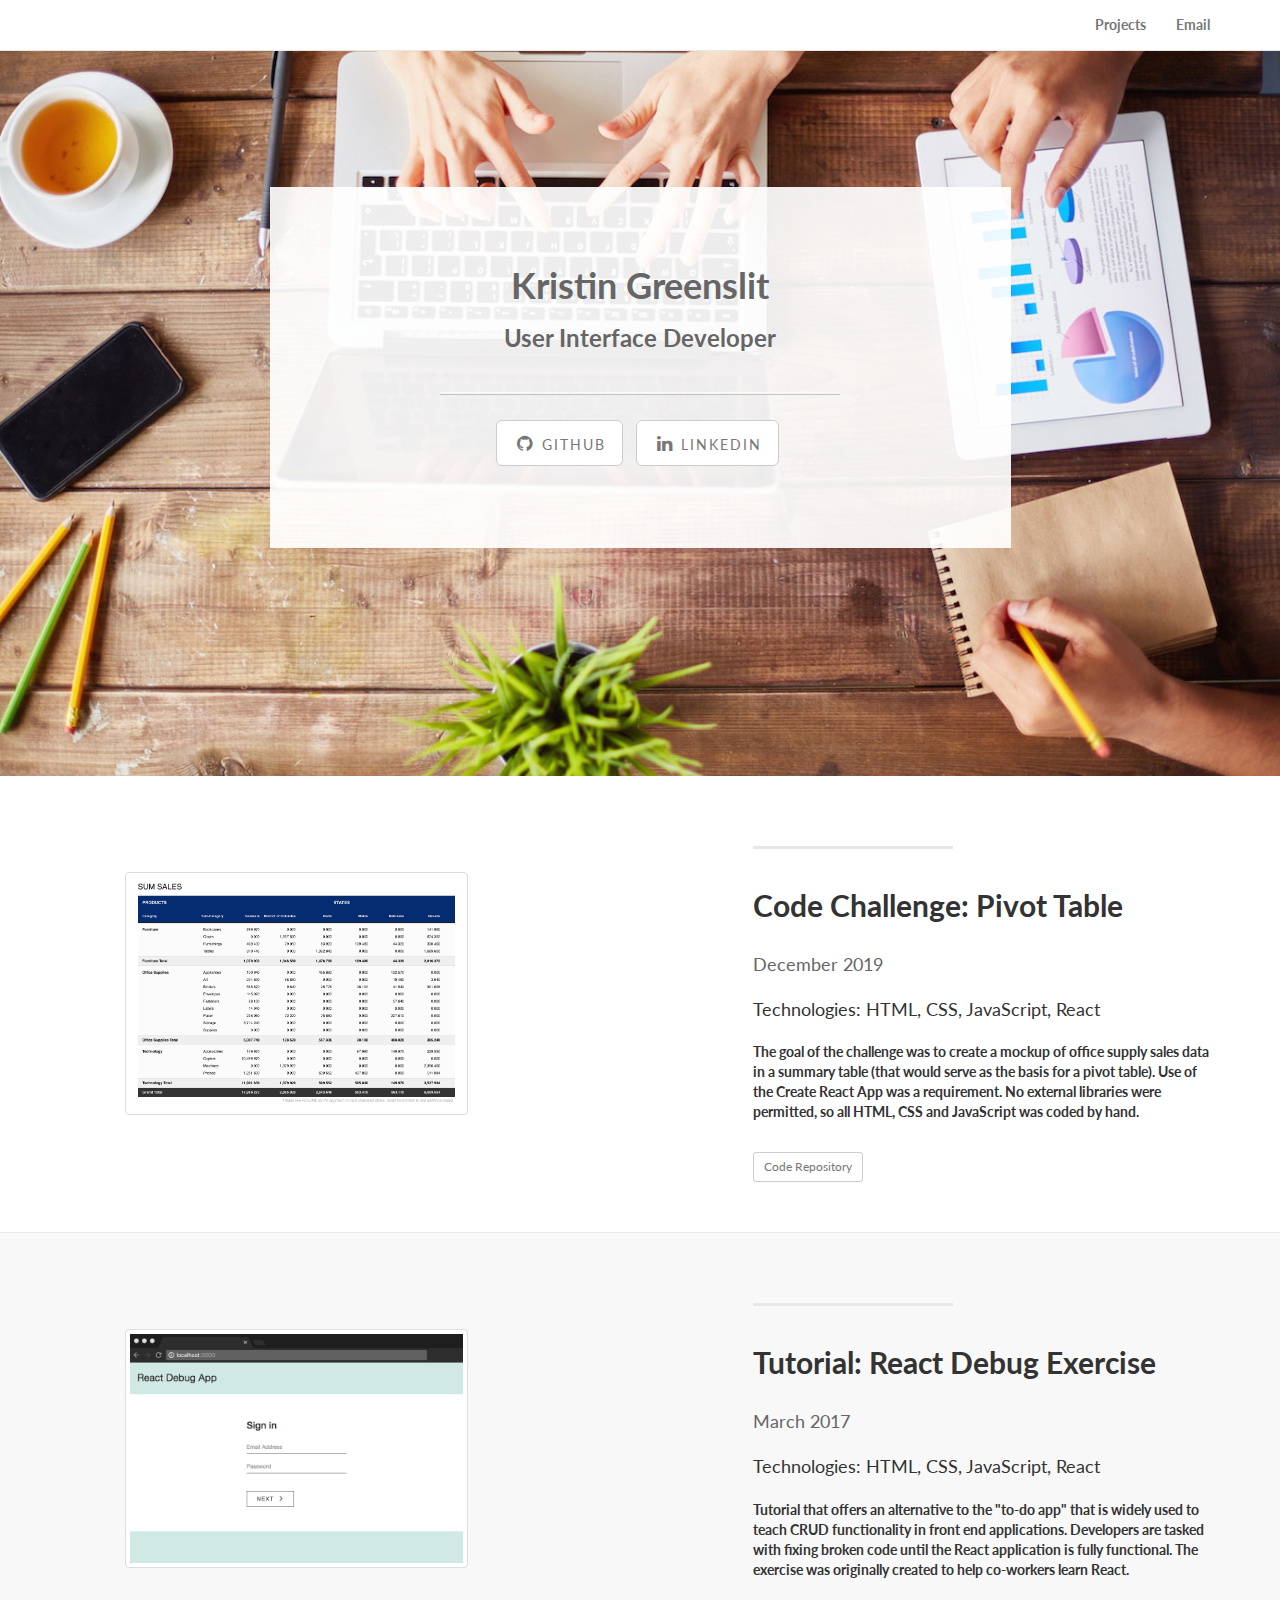
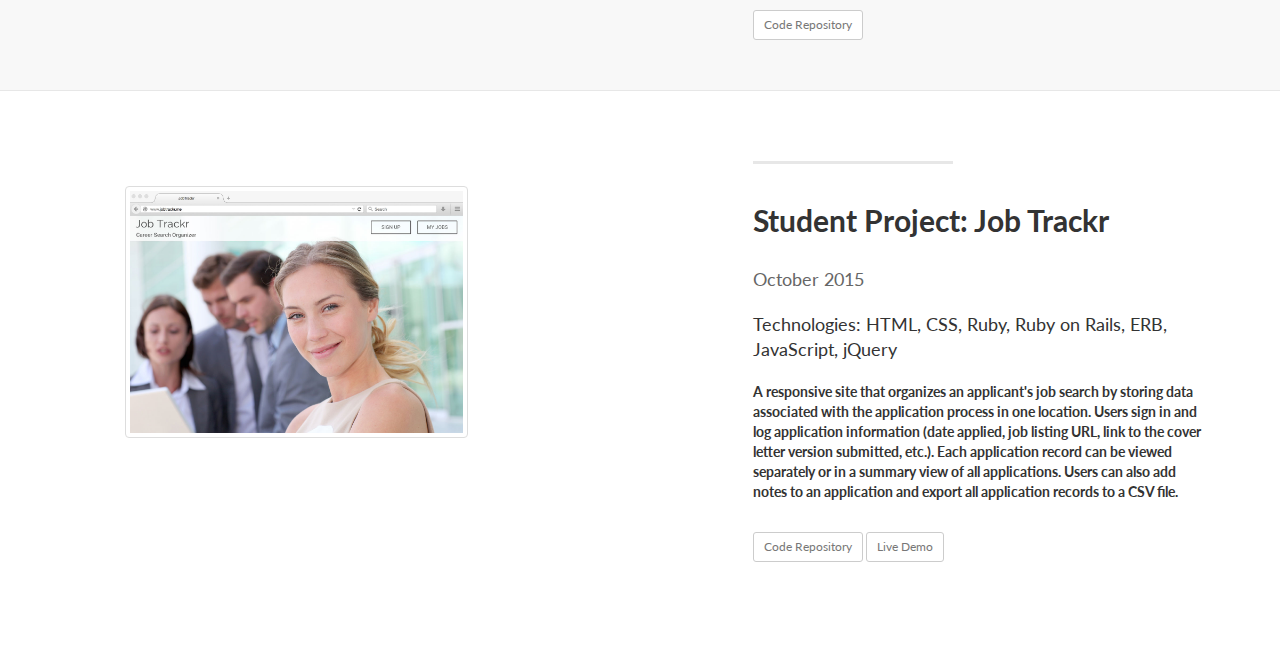
==== commit f699b775: "Add pivot table to index page" ====
--- a/index.html
+++ b/index.html
@@ -60,6 +60,25 @@
     </div>
 	<a name="projects"></a>
 
+    <div class="content-section-a">
+        <div class="container">
+            <div class="row">
+                <div class="col-lg-5 col-lg-offset-1 col-sm-push-6 col-sm-6">
+                    <hr class="section-heading-spacer">
+                    <div class="clearfix"></div>
+                    <h2 class="section-heading">Code Challenge: Pivot Table</h2>
+                    <h3 class="lead">December 2019</h3>
+                    <p class="lead">Technologies: HTML, CSS, JavaScript, React</p>
+                    <p>The goal of the challenge was to create a mockup of office supply sales data in a summary table (that would serve as the basis for a pivot table). Use of the Create React App was a requirement. No external libraries were permitted, so all HTML, CSS and JavaScript was coded by hand.</p><br>
+                    <a href="https://github.com/kristingreenslit/pivot-table" class="btn btn-default btn-sm" role="button" target="_blank">Code Repository</a>
+                </div>
+                <div class="col-lg-5 col-sm-pull-6 col-sm-6">
+                  <a href="https://github.com/kristingreenslit/pivot-table" target="_blank"><img class="img-responsive img-thumbnail img1" src=images/sum_sales.png></a><br><br>
+                </div>
+            </div>
+        </div>
+    </div>
+
     <div class="content-section-b">
         <div class="container">
             <div class="row">
@@ -69,7 +88,7 @@
                     <h2 class="section-heading">Tutorial: React Debug Exercise</h2>
                     <h3 class="lead">March 2017</h3>
                     <p class="lead">Technologies: HTML, CSS, JavaScript, React</p>
-                    <p>Tutorial that offers an alternative to the "to-do app" that is widely used to teach CRUD functionality in front end applications. Developers are tasked with fixing broken code until the React application is fully functional. The exercise was originally created to help co-workers learn React. Not only is debugging a great way to learn a new technology, but developers frequently work with code written by others in an existing code base vs. creating an application on their own from start to finish.</p><br>
+                    <p>Tutorial that offers an alternative to the "to-do app" that is widely used to teach CRUD functionality in front end applications. Developers are tasked with fixing broken code until the React application is fully functional. The exercise was originally created to help co-workers learn React.</p><br>
                     <a href="https://github.com/kristingreenslit/react-debug-exercise" class="btn btn-default btn-sm" role="button" target="_blank">Code Repository</a>
                 </div>
                 <div class="col-lg-5 col-sm-pull-6 col-sm-6">
@@ -85,7 +104,7 @@
                 <div class="col-lg-5 col-lg-offset-1 col-sm-push-6 col-sm-6">
                     <hr class="section-heading-spacer">
                     <div class="clearfix"></div>
-                    <h2 class="section-heading">Project: Job Trackr</h2>
+                    <h2 class="section-heading">Student Project: Job Trackr</h2>
                     <h3 class="lead">October 2015</h3>
                     <p class="lead">Technologies: HTML, CSS, Ruby, Ruby on Rails, ERB, JavaScript, jQuery</p>
                     <p>A responsive site that organizes an applicant's job search by storing data associated with the application process in one location. Users sign in and log application information (date applied, job listing URL, link to the cover letter version submitted, etc.). Each application record can be viewed separately or in a summary view of all applications. Users can also add notes to an application and export all application records to a CSV file. </p><br>
@@ -156,13 +175,13 @@
         </div>
     </div> -->
 
-    <footer>
-        <div class="container">
-            <div class="row">
-                <div class="col-lg-12">
+    <!-- <footer>
+        <div class="container">
+            <div class="row">
+                <div class="col-lg-12"> -->
                     <!-- <ul class="navbar-text navbar-left"> -->
-                      <div class="navbar-left">
-                        <p class="footer-1"><a href="#">Home</a></p></div>
+                      <!-- <div class="navbar-left">
+                        <p class="footer-1"><a href="#">Home</a></p></div> -->
                         <!-- <li class="footer-menu-divider">&sdot;</li> -->
                         <!-- <li><a href="#about">About</a></li>
                         <li class="footer-menu-divider">&sdot;</li> -->
@@ -172,15 +191,15 @@
                       <!-- <div class="navbar-left">
                         <p class="footer-1"><a href="https://profiles.generalassemb.ly/profiles/kristingreenslit" target="_blank">GA Profile</a></p>
                       </div> -->
-                      <div class="navbar-left">
+                      <!-- <div class="navbar-left">
                         <p class="footer-1"><a href="mailto:kristingreenslit@gmail.com?subject=Regarding Kristin Greenslit's Portfolio">Email</a></p>
-                    </div>
+                    </div> -->
                     <!-- <p class="copyright text-muted small">Copyright &copy; KG 2015. All Rights Reserved</p> -->
-                </div>
-            </div>
+                <!-- </div>
+            </div> -->
         <!-- </div>
       </div> -->
-    </footer>
+    <!-- </footer> -->
     <script src="js/jquery.js"></script>
     <script src="js/bootstrap.min.js"></script>
 </body>
